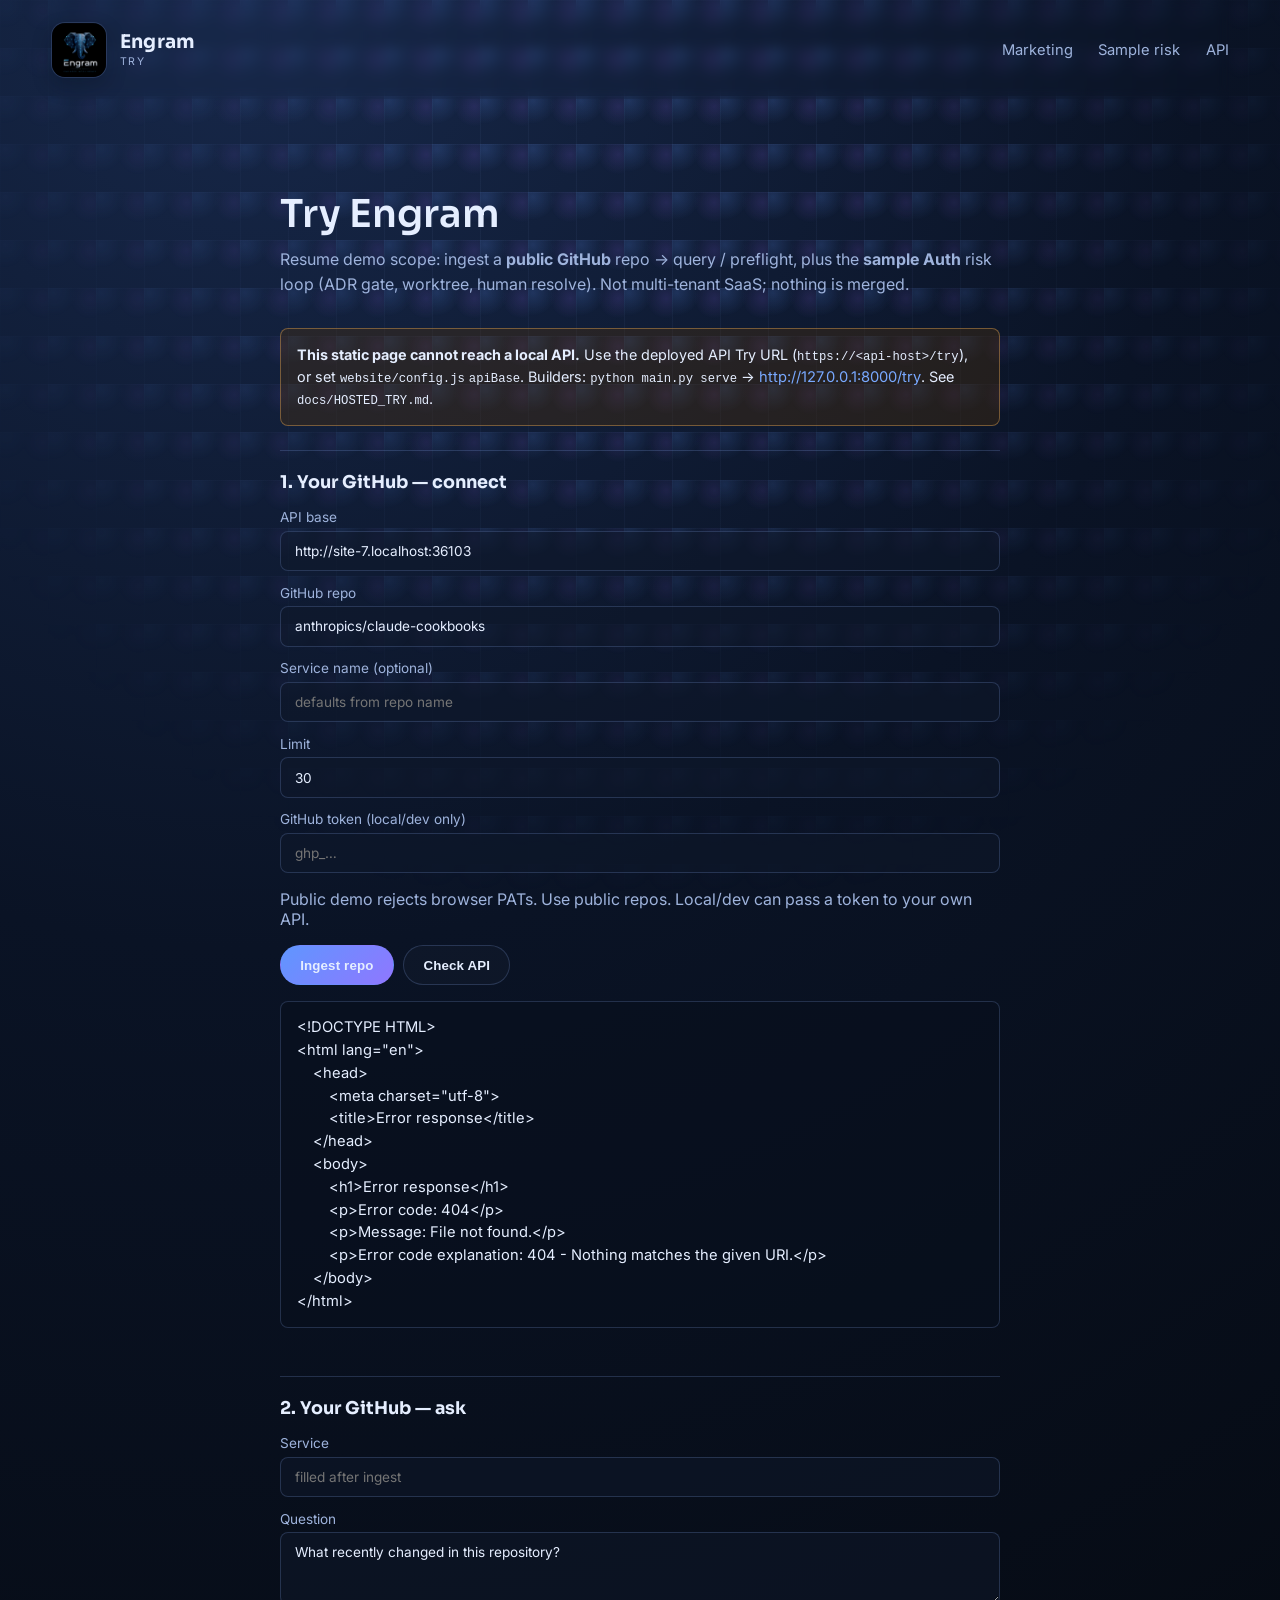
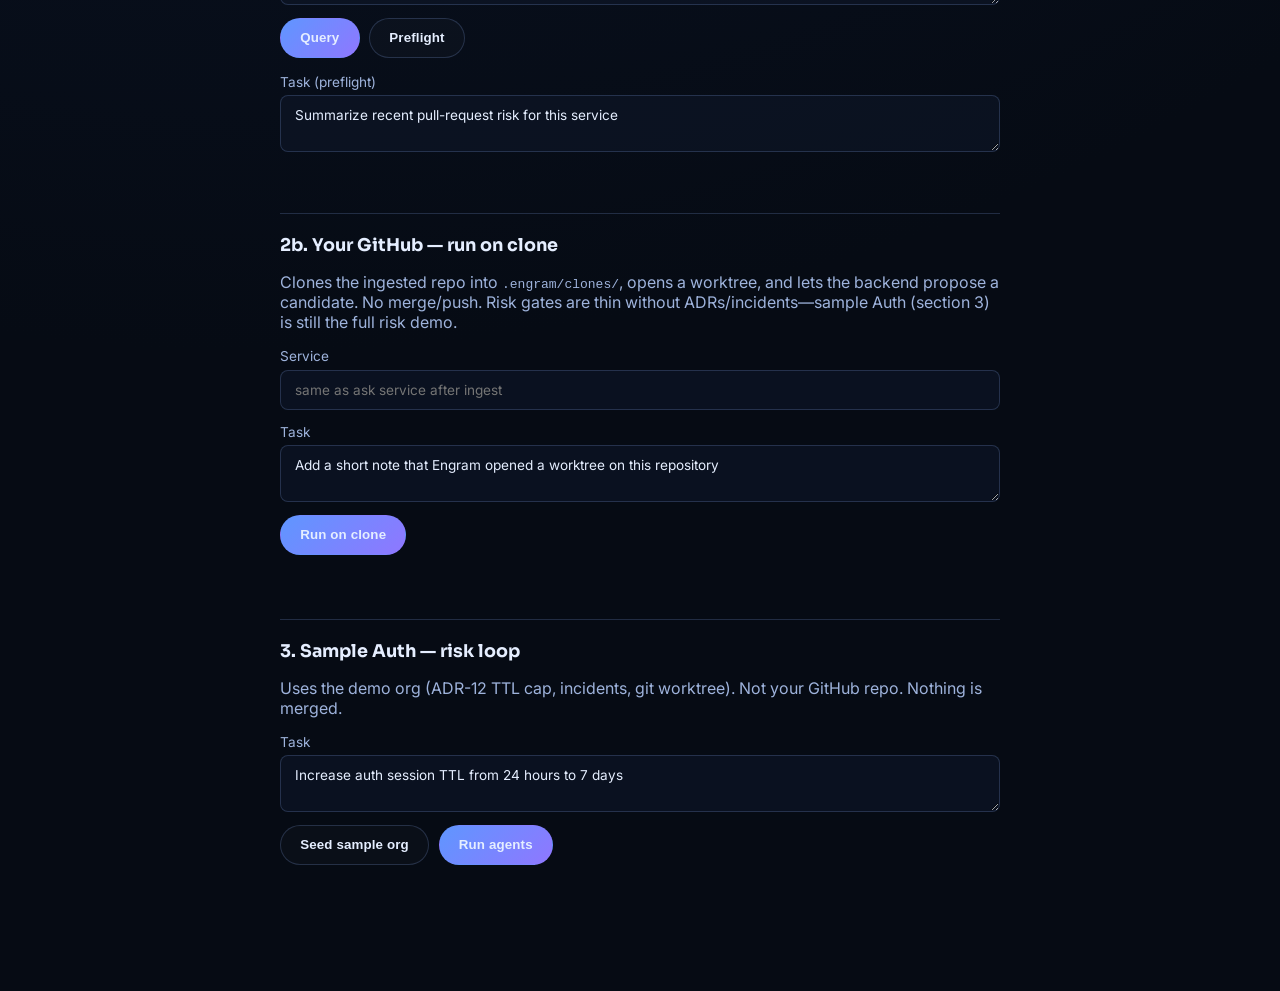
==== website/try.html @ fba7fe95 "Add Engram context engine, Try demo, and hosted Render deploy. Ship V1–V2.5 core, public-mode API gu" ====
<!doctype html>
<html lang="en">
  <head>
    <meta charset="UTF-8" />
    <meta name="viewport" content="width=device-width, initial-scale=1.0" />
    <title>Engram — Try</title>
    <meta
      name="description"
      content="Try Engram: public GitHub ingest, grounded query/preflight, sample Auth risk loop. Tight demo scope—not multi-tenant SaaS."
    />
    <link rel="icon" type="image/png" href="./assets/logo-dark.png" />
    <link rel="preconnect" href="https://fonts.googleapis.com" />
    <link rel="preconnect" href="https://fonts.gstatic.com" crossorigin />
    <link
      href="https://fonts.googleapis.com/css2?family=Inter:wght@400;500;600;700&family=Sora:wght@500;600;700&display=swap"
      rel="stylesheet"
    />
    <link rel="stylesheet" href="./styles.css?v=20260902-mkt2" />
    <link rel="stylesheet" href="./try.css?v=20260902-7" />
  </head>
  <body data-theme="dark">
    <div class="bg-grid"></div>
    <header class="nav shell">
      <a class="brand" href="./index.html">
        <div class="brand-icon-wrap" aria-hidden="true">
          <img class="logo logo-dark" src="./assets/logo-dark.png" alt="" />
          <img class="logo logo-light" src="./assets/logo-light.png" alt="" />
        </div>
        <div class="brand-text">
          <strong>Engram</strong>
          <span>Try</span>
        </div>
      </a>
      <nav>
        <a href="./index.html">Marketing</a>
        <a href="#risk">Sample risk</a>
        <a id="apiDocsLink" href="/docs" target="_blank" rel="noreferrer">API</a>
      </nav>
    </header>

    <main class="shell try-main">
      <h1>Try Engram</h1>
      <p class="try-lead">
        Resume demo scope: ingest a <strong>public GitHub</strong> repo → query / preflight, plus the
        <strong>sample Auth</strong> risk loop (ADR gate, worktree, human resolve). Not multi-tenant SaaS;
        nothing is merged.
      </p>
      <p id="scopeNote" class="try-note" hidden></p>
      <div id="hostedBanner" class="try-banner" hidden>
        <strong>This static page cannot reach a local API.</strong>
        Use the deployed API Try URL (<code>https://&lt;api-host&gt;/try</code>), or set
        <code>website/config.js</code> <code>apiBase</code>. Builders: 
        <code>python main.py serve</code> → <a href="http://127.0.0.1:8000/try">http://127.0.0.1:8000/try</a>.
        See <code>docs/HOSTED_TRY.md</code>.
      </div>

      <section class="try-panel" aria-labelledby="connect-title">
        <h2 id="connect-title">1. Your GitHub — connect</h2>
        <label>
          API base
          <input id="apiBase" type="url" value="" autocomplete="off" />
        </label>
        <label>
          GitHub repo
          <input
            id="repo"
            type="text"
            placeholder="owner/name or https://github.com/owner/name"
            value="anthropics/claude-cookbooks"
            autocomplete="off"
          />
        </label>
        <label>
          Service name <span class="optional">(optional)</span>
          <input id="service" type="text" placeholder="defaults from repo name" autocomplete="off" />
        </label>
        <label>
          Limit
          <input id="limit" type="number" min="1" max="50" value="30" />
        </label>
        <label id="tokenWrap">
          GitHub token <span class="optional">(local/dev only)</span>
          <input id="token" type="password" placeholder="ghp_…" autocomplete="off" />
        </label>
        <p class="try-note">
          Public demo rejects browser PATs. Use public repos. Local/dev can pass a token to your own API.
        </p>
        <div class="try-actions">
          <button type="button" class="btn btn-primary" id="ingestBtn">Ingest repo</button>
          <button type="button" class="btn btn-ghost" id="healthBtn">Check API</button>
        </div>
        <div id="ingestOut" class="try-out try-out-plain" hidden></div>
      </section>

      <section class="try-panel" aria-labelledby="ask-title">
        <h2 id="ask-title">2. Your GitHub — ask</h2>
        <label>
          Service
          <input id="askService" type="text" placeholder="filled after ingest" autocomplete="off" />
        </label>
        <label>
          Question
          <textarea id="question" rows="3">What recently changed in this repository?</textarea>
        </label>
        <div class="try-actions">
          <button type="button" class="btn btn-primary" id="queryBtn">Query</button>
          <button type="button" class="btn btn-ghost" id="preflightBtn">Preflight</button>
        </div>
        <label>
          Task <span class="optional">(preflight)</span>
          <textarea id="task" rows="2">Summarize recent pull-request risk for this service</textarea>
        </label>
        <div id="askOut" class="try-out" hidden></div>
      </section>

      <section class="try-panel" id="clone-run" aria-labelledby="clone-title">
        <h2 id="clone-title">2b. Your GitHub — run on clone</h2>
        <p class="try-note">
          Clones the ingested repo into <code>.engram/clones/</code>, opens a worktree, and lets the backend
          propose a candidate. No merge/push. Risk gates are thin without ADRs/incidents—sample Auth (section 3)
          is still the full risk demo.
        </p>
        <label>
          Service
          <input id="cloneService" type="text" placeholder="same as ask service after ingest" autocomplete="off" />
        </label>
        <label>
          Task
          <textarea id="cloneTask" rows="2">Add a short note that Engram opened a worktree on this repository</textarea>
        </label>
        <div class="try-actions">
          <button type="button" class="btn btn-primary" id="cloneRunBtn">Run on clone</button>
        </div>
        <div id="cloneOut" class="try-out" hidden></div>
      </section>

      <section class="try-panel" id="risk" aria-labelledby="risk-title">
        <h2 id="risk-title">3. Sample Auth — risk loop</h2>
        <p class="try-note">
          Uses the demo org (ADR-12 TTL cap, incidents, git worktree). Not your GitHub repo. Nothing is merged.
        </p>
        <label>
          Task
          <textarea id="riskTask" rows="2">Increase auth session TTL from 24 hours to 7 days</textarea>
        </label>
        <div class="try-actions">
          <button type="button" class="btn btn-ghost" id="seedBtn">Seed sample org</button>
          <button type="button" class="btn btn-primary" id="runBtn">Run agents</button>
        </div>
        <div id="runOut" class="try-out" hidden></div>
        <div class="try-resolve" id="resolveBox" hidden>
          <label>
            Resolve note
            <input id="resolveNote" type="text" value="ADR-12 stands" autocomplete="off" />
          </label>
          <div class="try-actions">
            <button type="button" class="btn btn-primary" id="rejectBtn">Reject</button>
            <button type="button" class="btn btn-ghost" id="approveBtn">Approve (record only)</button>
          </div>
          <p class="try-note">Approve does not merge. Reject so the next run can surface this prior.</p>
        </div>
        <div id="resolveOut" class="try-out try-out-plain" hidden></div>
      </section>
    </main>
    <script src="./config.js?v=20260902-7"></script>
    <script src="./try.js?v=20260902-7"></script>
  </body>
</html>
---- website/styles.css ----
:root {
  --bg: #070b14;
  --panel: rgba(18, 26, 43, 0.55);
  --border: rgba(145, 181, 255, 0.2);
  --text: #e5eeff;
  --muted: #9eb3dc;
  --accent: #79a9ff;
  --accent-2: #9f7bff;
  --surface-1: rgba(15, 24, 42, 0.55);
  --surface-2: rgba(10, 18, 34, 0.5);
  --surface-3: rgba(8, 16, 30, 0.66);
  --surface-4: rgba(20, 14, 36, 0.55);
  --surface-5: rgba(10, 17, 31, 0.6);
  --chip-bg: rgba(10, 18, 34, 0.56);
  --footer-text: #91a8d8;
  --card-icon-color: #c5d8ff;
  --card-icon-bg: rgba(81, 120, 196, 0.2);
  --routes-text: #c2c8e8;
  --trusted-text: #bdd0f7;
  --trusted-chip-text: #a8bee8;
  --sticky-bg: rgba(9, 16, 30, 0.85);
}

* {
  box-sizing: border-box;
}

:focus:not(:focus-visible) {
  outline: none;
}

:focus-visible {
  outline: 2px solid var(--accent);
  outline-offset: 3px;
  border-radius: 4px;
}

.theme-toggle:focus-visible {
  border-radius: 999px;
}

input:focus-visible,
textarea:focus-visible {
  border-radius: 8px;
  outline-offset: 2px;
}

body {
  margin: 0;
  font-family: Inter, -apple-system, BlinkMacSystemFont, "Segoe UI", sans-serif;
  color: var(--text);
  background: radial-gradient(circle at 20% 0%, #17284a 0, #0a1325 34%, #060b14 70%);
  min-height: 100vh;
  transition: background 360ms ease, color 300ms ease;
  scroll-behavior: smooth;
}

.bg-grid {
  position: fixed;
  inset: 0;
  background: radial-gradient(circle at 10% 10%, rgba(86, 132, 224, 0.22), transparent 38%),
    radial-gradient(circle at 88% 22%, rgba(140, 97, 235, 0.16), transparent 36%),
    linear-gradient(rgba(150, 190, 255, 0.05) 1px, transparent 1px),
    linear-gradient(90deg, rgba(150, 190, 255, 0.05) 1px, transparent 1px);
  background-size: 48px 48px;
  mask-image: radial-gradient(circle at 50% 20%, black 20%, transparent 78%);
  z-index: 0;
}

#scene {
  position: fixed;
  inset: 0;
  z-index: 1;
  pointer-events: none;
  opacity: 0.8;
}

body[data-theme="light"] {
  --bg: #fff8e8;
  --panel: rgba(255, 250, 239, 0.83);
  --border: rgba(156, 117, 52, 0.24);
  --text: #3d2a19;
  --muted: #573617;
  --accent: #aa6f1d;
  --accent-2: #d29945;
  --surface-1: rgba(255, 248, 232, 0.92);
  --surface-2: rgba(255, 251, 241, 0.95);
  --surface-3: rgba(255, 246, 226, 0.96);
  --surface-4: rgba(255, 242, 214, 0.82);
  --surface-5: rgba(255, 247, 230, 0.9);
  --chip-bg: rgba(255, 246, 226, 0.95);
  --footer-text: #7b5a37;
  --card-icon-color: #7f4f1a;
  --card-icon-bg: rgba(186, 130, 51, 0.14);
  --routes-text: #745636;
  --trusted-text: #674929;
  --trusted-chip-text: #75532f;
  --sticky-bg: rgba(255, 247, 230, 0.92);
  background: radial-gradient(circle at 22% 0%, #ffe8b8 0, #fff4d9 42%, #fff9ec 100%);
}

body[data-theme="light"] .bg-grid {
  background: radial-gradient(circle at 10% 10%, rgba(237, 188, 93, 0.28), transparent 40%),
    radial-gradient(circle at 88% 22%, rgba(204, 146, 74, 0.2), transparent 38%),
    linear-gradient(rgba(186, 145, 87, 0.08) 1px, transparent 1px),
    linear-gradient(90deg, rgba(186, 145, 87, 0.08) 1px, transparent 1px);
}

body[data-theme="light"] .eyebrow {
  color: #8b581c;
}

.shell {
  width: min(1200px, 92vw);
  margin: 0 auto;
  position: relative;
  z-index: 2;
}

.nav {
  padding: 1.15rem 0;
  display: flex;
  align-items: center;
  justify-content: space-between;
  backdrop-filter: blur(6px);
}

.nav-actions {
  display: flex;
  align-items: center;
  gap: 0.7rem;
}

.brand {
  display: flex;
  align-items: center;
  gap: 0.8rem;
  padding: 0.2rem 0;
}

.brand-icon-wrap {
  width: 56px;
  height: 56px;
  border-radius: 14px;
  border: 1px solid var(--border);
  background: var(--surface-2);
  display: grid;
  place-items: center;
  overflow: hidden;
  box-shadow: 0 8px 20px rgba(6, 11, 22, 0.24);
}

.logo {
  width: 56px;
  height: 56px;
  display: block;
  object-fit: cover;
  object-position: center 24%;
  background: transparent !important;
  filter: drop-shadow(0 0 10px rgba(93, 160, 255, 0.25));
  transform: translateZ(0);
}

.logo-light {
  display: none;
}

body[data-theme="light"] .logo-dark {
  display: none;
}

body[data-theme="light"] .logo-light {
  display: block;
}

.brand-text {
  display: grid;
  line-height: 1.05;
}

.brand-text strong {
  font-family: Sora, Inter, sans-serif;
  font-size: 1.18rem;
  letter-spacing: 0.01em;
}

.brand-text span {
  font-size: 0.66rem;
  text-transform: uppercase;
  letter-spacing: 0.12em;
  color: var(--muted);
  margin-top: 0.24rem;
}

body[data-theme="light"] .logo-dark {
  display: none;
}

body[data-theme="light"] .logo-light {
  display: block;
}

body[data-theme="light"] .logo {
  object-position: center 24%;
  filter: drop-shadow(0 0 8px rgba(196, 136, 36, 0.2));
}

.brand-mark {
  width: 14px;
  height: 14px;
  border-radius: 4px;
  background: linear-gradient(135deg, var(--accent), var(--accent-2));
  box-shadow: 0 0 24px rgba(121, 169, 255, 0.8);
}

nav {
  display: flex;
  gap: 1.6rem;
}

a {
  color: var(--muted);
  text-decoration: none;
  font-size: 0.92rem;
}

a:hover {
  color: var(--text);
}

.btn {
  border-radius: 999px;
  border: 1px solid transparent;
  padding: 0.7rem 1.2rem;
  background: none;
  color: var(--text);
  font-weight: 600;
  letter-spacing: 0.01em;
  cursor: pointer;
  display: inline-flex;
  align-items: center;
  justify-content: center;
}

.btn-primary {
  background: linear-gradient(135deg, #5f96ff, #8f77ff);
}

.btn-ghost {
  border-color: var(--border);
  background: rgba(255, 255, 255, 0.02);
}

.btn:hover {
  filter: brightness(1.08);
}

.theme-toggle {
  width: 44px;
  height: 28px;
  border-radius: 999px;
  border: 1px solid var(--border);
  background: rgba(255, 255, 255, 0.06);
  display: inline-flex;
  align-items: center;
  padding: 3px;
}

.theme-dot {
  width: 18px;
  height: 18px;
  border-radius: 999px;
  background: linear-gradient(135deg, var(--accent), var(--accent-2));
  transform: translateX(0);
  transition: transform 280ms ease;
}

body[data-theme="light"] .theme-dot {
  transform: translateX(16px);
}

.hero {
  padding: 4.6rem 0 3rem;
}

.hero-layout {
  display: grid;
  grid-template-columns: 0.95fr 1.05fr;
  gap: 1.2rem;
  align-items: center;
}

.sticky-cta {
  position: sticky;
  top: 0.7rem;
  z-index: 4;
  margin: 0 auto 1.2rem;
  width: min(1200px, 92vw);
  border: 1px solid var(--border);
  border-radius: 14px;
  background: var(--sticky-bg);
  backdrop-filter: blur(8px);
  padding: 0.65rem 0.8rem;
  display: flex;
  align-items: center;
  justify-content: space-between;
  box-shadow: 0 10px 20px rgba(2, 6, 18, 0.3);
}

.sticky-cta p {
  margin: 0;
  color: var(--muted);
  font-size: 0.9rem;
}

.eyebrow {
  color: #9db6e9;
  text-transform: uppercase;
  letter-spacing: 0.12em;
  font-size: 0.73rem;
  margin-bottom: 1.2rem;
}

h1 {
  margin: 0;
  font-family: Sora, Inter, sans-serif;
  font-weight: 600;
  line-height: 1.03;
  font-size: clamp(2.4rem, 6vw, 5.5rem);
  max-width: 12ch;
}

h1 span {
  color: #9ebcff;
  text-shadow: 0 0 22px rgba(103, 156, 255, 0.5);
}

.sub {
  margin-top: 1.35rem;
  max-width: 62ch;
  color: var(--muted);
  line-height: 1.7;
  font-size: clamp(1rem, 1.4vw, 1.15rem);
}

.hero-actions {
  margin-top: 2rem;
  display: flex;
  gap: 0.9rem;
  flex-wrap: wrap;
}

.hero-signals {
  margin-top: 1.2rem;
  display: flex;
  gap: 0.55rem;
  flex-wrap: wrap;
}

.hero-signals span {
  border: 1px solid var(--border);
  border-radius: 999px;
  padding: 0.42rem 0.7rem;
  font-size: 0.8rem;
  color: var(--muted);
  background: var(--surface-2);
}

.hero-right {
  position: relative;
  min-height: 460px;
}

.product-frame {
  border: 1px solid rgba(110, 156, 255, 0.32);
  border-radius: 18px;
  background: linear-gradient(145deg, rgba(8, 18, 37, 0.9), rgba(10, 15, 32, 0.75));
  padding: 1rem;
  box-shadow: 0 18px 42px rgba(2, 7, 18, 0.38);
  position: relative;
  overflow: hidden;
  transform-style: preserve-3d;
  transform: perspective(1200px) rotateX(var(--tiltX, 0deg)) rotateY(var(--tiltY, 0deg));
  transition: transform 120ms ease-out;
}

.product-frame header h3 {
  margin: 0;
  font-size: 0.98rem;
}

.product-frame header p {
  margin: 0.2rem 0 0.7rem;
  font-size: 0.82rem;
  color: var(--muted);
}

.graph-nodes {
  display: grid;
  grid-template-columns: repeat(3, minmax(0, 1fr));
  gap: 0.5rem;
}

.graph-nodes span {
  border: 1px solid rgba(132, 169, 255, 0.28);
  border-radius: 10px;
  padding: 0.48rem 0.55rem;
  font-size: 0.75rem;
  color: #d2e1ff;
  background: rgba(15, 27, 50, 0.55);
}

.graph-nodes .core {
  border-color: rgba(99, 166, 255, 0.68);
  background: rgba(31, 68, 133, 0.5);
  color: #f2f7ff;
  box-shadow: 0 0 20px rgba(88, 152, 252, 0.35);
  animation: nodePulse 2.6s ease-in-out infinite;
}

.graph-lines {
  position: relative;
  height: 20px;
  margin: 0.35rem 0 0.2rem;
}

.graph-lines .line {
  position: absolute;
  height: 2px;
  border-radius: 999px;
  background: linear-gradient(90deg, rgba(73, 118, 197, 0.05), rgba(120, 175, 255, 0.85), rgba(73, 118, 197, 0.05));
  background-size: 200% 100%;
  animation: traceFlow 2.8s linear infinite;
}

.graph-lines .l1 {
  width: 44%;
  left: 8%;
  top: 2px;
}

.graph-lines .l2 {
  width: 56%;
  left: 26%;
  top: 8px;
  animation-delay: -0.9s;
}

.graph-lines .l3 {
  width: 38%;
  left: 30%;
  top: 14px;
  animation-delay: -1.6s;
}

.frame-grid {
  margin-top: 0.8rem;
  display: grid;
  gap: 0.6rem;
}

.frame-grid section {
  border: 1px solid var(--border);
  border-radius: 10px;
  padding: 0.65rem 0.75rem;
  background: rgba(8, 16, 30, 0.52);
}

.frame-grid h4 {
  margin: 0;
  font-size: 0.77rem;
  letter-spacing: 0.06em;
  text-transform: uppercase;
  color: #a2b6df;
}

.frame-grid ul {
  margin: 0.45rem 0 0;
  padding-left: 1rem;
  font-size: 0.78rem;
  color: #c8d6f4;
  line-height: 1.45;
}

.status-item {
  display: flex;
  align-items: center;
  justify-content: space-between;
  gap: 0.5rem;
}

.status-badge {
  font-size: 0.66rem;
  line-height: 1;
  border-radius: 999px;
  padding: 0.25rem 0.45rem;
  border: 1px solid transparent;
  white-space: nowrap;
}

.status-badge.ok {
  color: #6ed7aa;
  background: rgba(71, 176, 123, 0.18);
  border-color: rgba(115, 215, 173, 0.28);
}

.status-badge.warn {
  color: #f3cc77;
  background: rgba(171, 132, 48, 0.22);
  border-color: rgba(230, 186, 95, 0.28);
}

.status-badge.review {
  color: #9bc0ff;
  background: rgba(74, 118, 198, 0.22);
  border-color: rgba(123, 164, 236, 0.3);
}

.risk-card {
  position: absolute;
  right: -0.4rem;
  bottom: -1.3rem;
  width: min(300px, 92%);
  border: 1px solid rgba(142, 186, 255, 0.4);
  border-radius: 14px;
  padding: 0.9rem;
  background: rgba(8, 19, 39, 0.88);
  box-shadow: 0 14px 28px rgba(2, 8, 19, 0.35);
  animation: cardFloat 4.2s ease-in-out infinite;
  transform-style: preserve-3d;
  transform: translateZ(32px) rotateX(calc(var(--tiltX, 0deg) * -0.55))
    rotateY(calc(var(--tiltY, 0deg) * -0.55));
  transition: transform 120ms ease-out;
}

.risk-card h4 {
  margin: 0;
  font-size: 0.85rem;
  color: #a9bff0;
}

.risk-level {
  margin: 0.34rem 0 0.46rem;
  color: #f3c768;
  font-weight: 700;
}

.risk-card ul {
  margin: 0;
  padding-left: 1rem;
  color: #c7d8fb;
  font-size: 0.78rem;
  line-height: 1.5;
}

@keyframes nodePulse {
  0%,
  100% {
    box-shadow: 0 0 14px rgba(88, 152, 252, 0.25);
  }
  50% {
    box-shadow: 0 0 28px rgba(88, 152, 252, 0.52);
  }
}

@keyframes traceFlow {
  from {
    background-position: 0% 0;
  }
  to {
    background-position: 200% 0;
  }
}

@keyframes cardFloat {
  0%,
  100% {
    transform: translateY(0);
  }
  50% {
    transform: translateY(-5px);
  }
}

.panel {
  margin-top: 2.8rem;
  padding: 2.2rem;
  border-radius: 18px;
  border: 1px solid var(--border);
  background: var(--panel);
  backdrop-filter: blur(8px);
  box-shadow: 0 20px 45px rgba(1, 5, 15, 0.35), inset 0 1px 0 rgba(170, 198, 255, 0.14);
}

h2 {
  font-family: Sora, Inter, sans-serif;
  margin: 0.2rem 0 0;
  font-size: clamp(1.5rem, 3vw, 2.3rem);
}

.feature-grid {
  margin-top: 1.6rem;
  display: grid;
  grid-template-columns: repeat(2, minmax(0, 1fr));
  gap: 1rem;
}

.card {
  padding: 1.15rem 1.2rem 1.25rem;
  border-radius: 14px 14px 20px 12px;
  border: 1px solid rgba(130, 173, 255, 0.25);
  background: var(--surface-2);
  transition: transform 220ms ease, border-color 220ms ease, background 220ms ease;
  position: relative;
}

.card:hover {
  transform: translateY(-4px) rotate(-0.4deg);
  border-color: rgba(168, 194, 255, 0.5);
  background: var(--surface-1);
}

.card::after {
  content: "";
  position: absolute;
  right: 10px;
  top: 10px;
  width: 8px;
  height: 8px;
  border-radius: 999px;
  background: rgba(132, 174, 255, 0.45);
}

.card-a {
  border-radius: 12px 20px 12px 20px;
}

.card-b {
  transform: translateY(8px);
}

.card-c {
  border-left: 3px solid rgba(111, 161, 255, 0.55);
}

.card-d {
  border-radius: 18px 10px 18px 10px;
  background: linear-gradient(180deg, var(--surface-2), var(--surface-1));
}

.card-label {
  font-size: 0.75rem;
  letter-spacing: 0.08em;
  color: #91abde;
}

.card h3 {
  margin: 0.4rem 0;
}

.card p {
  margin: 0;
  color: var(--muted);
  line-height: 1.65;
}

.card-icon {
  width: 30px;
  height: 30px;
  border-radius: 9px;
  display: grid;
  place-items: center;
  color: var(--card-icon-color);
  background: var(--card-icon-bg);
  border: 1px solid rgba(145, 181, 255, 0.35);
}

.card-icon svg {
  width: 17px;
  height: 17px;
}

.architecture-grid {
  margin-top: 1.5rem;
  display: grid;
  grid-template-columns: 1.2fr 1fr;
  gap: 1rem;
}

.stack {
  display: grid;
  gap: 0.55rem;
}

.stack-item {
  border: 1px solid rgba(150, 191, 255, 0.3);
  background: var(--surface-3);
  border-radius: 10px;
  padding: 0.8rem 1rem;
  color: var(--text);
}

.routes {
  display: grid;
  gap: 0.7rem;
}

.routes article {
  border: 1px solid rgba(158, 123, 255, 0.35);
  background: var(--surface-4);
  border-radius: 10px;
  padding: 0.95rem 1rem;
}

.routes h3 {
  margin: 0;
  font-size: 1rem;
}

.routes p {
  margin: 0.35rem 0 0;
  color: var(--routes-text);
  font-size: 0.88rem;
}

.trusted {
  margin-top: 0.8rem;
  border: 1px solid rgba(142, 175, 247, 0.2);
  border-radius: 14px;
  padding: 0.9rem 1.1rem;
  display: flex;
  align-items: center;
  justify-content: space-between;
  background: var(--surface-5);
}

.trusted p {
  margin: 0;
  color: var(--trusted-text);
  font-size: 0.9rem;
}

.trusted div {
  display: flex;
  gap: 0.6rem;
  flex-wrap: wrap;
}

.trusted span {
  font-size: 0.8rem;
  color: var(--trusted-chip-text);
  border: 1px solid rgba(145, 181, 255, 0.22);
  border-radius: 999px;
  padding: 0.35rem 0.6rem;
}

.steps-grid {
  margin-top: 1.4rem;
  display: grid;
  grid-template-columns: repeat(3, minmax(0, 1fr));
  gap: 0.85rem;
}

.steps-grid article {
  border: 1px solid var(--border);
  border-radius: 12px;
  padding: 1rem;
  background: var(--surface-3);
}

.steps-grid h3 {
  margin: 0.25rem 0 0;
  font-size: 1rem;
}

.steps-grid p {
  margin: 0.45rem 0 0;
  color: var(--muted);
  line-height: 1.55;
}

.scenario-grid {
  margin-top: 1.4rem;
  display: grid;
  grid-template-columns: repeat(2, minmax(0, 1fr));
  gap: 0.85rem;
}

.scenario-grid article {
  border: 1px solid var(--border);
  border-radius: 12px;
  padding: 1rem;
  background: var(--surface-3);
}

.scenario-grid h3 {
  margin: 0;
  font-size: 1rem;
}

.scenario-grid p {
  margin: 0.45rem 0 0;
  color: var(--muted);
  line-height: 1.55;
}

.pillars {
  margin-top: 1.4rem;
  display: grid;
  grid-template-columns: repeat(3, minmax(0, 1fr));
  gap: 0.8rem;
}

.pillars article {
  border: 1px solid rgba(145, 181, 255, 0.26);
  border-radius: 12px;
  padding: 1rem;
  background: var(--surface-3);
}

.pillars h3 {
  margin: 0;
  font-size: 1rem;
}

.pillars p {
  margin: 0.45rem 0 0;
  color: var(--muted);
  line-height: 1.55;
}

.journey-grid,
.policy-grid,
.kpi-grid,
.phase-grid,
.roadmap-track {
  margin-top: 1.4rem;
  display: grid;
  grid-template-columns: repeat(2, minmax(0, 1fr));
  gap: 0.85rem;
}

.journey-grid article,
.policy-grid article,
.kpi-grid article,
.phase-grid article,
.roadmap-track article {
  border: 1px solid var(--border);
  border-radius: 12px;
  padding: 1rem;
  background: var(--surface-3);
}

.journey-grid h3,
.policy-grid h3,
.kpi-grid h3,
.phase-grid h3,
.roadmap-track h3 {
  margin: 0;
  font-size: 1rem;
}

.journey-grid ol,
.phase-grid ul {
  margin: 0.6rem 0 0;
  padding-left: 1.1rem;
  color: var(--muted);
  line-height: 1.55;
}

.policy-grid p,
.kpi-grid p,
.roadmap-track p {
  margin: 0.42rem 0 0;
  color: var(--muted);
  line-height: 1.55;
}

.evidence-box {
  margin-top: 1.2rem;
  border: 1px solid var(--border);
  border-radius: 12px;
  padding: 1rem;
  background: var(--surface-2);
}

.evidence-box p {
  margin: 0 0 0.5rem;
  line-height: 1.6;
  color: var(--muted);
}

.evidence-box p strong {
  color: var(--text);
}

.evidence-box code {
  background: rgba(130, 170, 255, 0.16);
  padding: 0.1rem 0.36rem;
  border-radius: 6px;
  color: var(--text);
}

.boundary-list {
  margin-top: 1.1rem;
  padding-left: 1.1rem;
  color: var(--muted);
  line-height: 1.62;
}

.boundary-list li {
  margin-bottom: 0.45rem;
}

.chips {
  margin-top: 1.4rem;
  display: flex;
  flex-wrap: wrap;
  gap: 0.6rem;
}

.chips span {
  background: var(--chip-bg);
  border: 1px solid var(--border);
  padding: 0.55rem 0.82rem;
  border-radius: 999px;
  font-size: 0.86rem;
}

.footer {
  margin-top: 2.4rem;
  padding: 2rem 0 2.8rem;
  display: flex;
  justify-content: space-between;
  color: var(--footer-text);
  font-size: 0.86rem;
}

.modal-backdrop {
  position: fixed;
  inset: 0;
  z-index: 10;
  display: none;
  align-items: center;
  justify-content: center;
  background: rgba(2, 8, 18, 0.62);
  backdrop-filter: blur(6px);
  padding: 1rem;
}

.modal-backdrop.open {
  display: flex;
}

.modal-card {
  width: min(560px, 96vw);
  border: 1px solid var(--border);
  border-radius: 16px;
  background: var(--panel);
  padding: 1.2rem 1.2rem 1.1rem;
  position: relative;
  box-shadow: 0 18px 45px rgba(3, 10, 22, 0.38);
}

.modal-card h3 {
  margin: 0;
  font-family: Sora, Inter, sans-serif;
}

.modal-sub {
  margin: 0.5rem 0 0.9rem;
  color: var(--muted);
}

.modal-close {
  position: absolute;
  top: 0.7rem;
  right: 0.7rem;
  width: 32px;
  height: 32px;
  border: 1px solid var(--border);
  border-radius: 10px;
  background: transparent;
  color: var(--text);
  font-size: 1.1rem;
  cursor: pointer;
}

.access-form {
  display: grid;
  gap: 0.7rem;
}

.access-form label {
  display: grid;
  gap: 0.35rem;
  color: var(--text);
  font-size: 0.88rem;
}

.access-form input,
.access-form textarea {
  width: 100%;
  border: 1px solid var(--border);
  border-radius: 10px;
  background: var(--surface-2);
  color: var(--text);
  padding: 0.58rem 0.65rem;
  font: inherit;
}

.access-form input:focus,
.access-form textarea:focus {
  outline: none;
  border-color: rgba(110, 152, 245, 0.75);
  box-shadow: 0 0 0 3px rgba(105, 150, 255, 0.14);
}

.form-status {
  margin: 0;
  min-height: 1.2rem;
  font-size: 0.86rem;
  color: var(--muted);
}

.form-privacy {
  margin: 0;
  font-size: 0.76rem;
  color: var(--muted);
}

.hp-field {
  position: absolute;
  left: -9999px;
  opacity: 0;
  pointer-events: none;
}

.form-status.success {
  color: #3bb57f;
}

.form-status.error {
  color: #e26d82;
}

.btn[disabled] {
  opacity: 0.72;
  cursor: not-allowed;
  filter: grayscale(0.15);
}

.modal-actions {
  margin-top: 0.35rem;
  display: flex;
  gap: 0.6rem;
}

.cta {
  margin-top: 2.4rem;
  margin-bottom: 1rem;
  border: 1px solid var(--border);
  border-radius: 18px;
  padding: 2rem;
  background: linear-gradient(120deg, var(--surface-2), var(--surface-1));
  box-shadow: 0 16px 35px rgba(4, 9, 18, 0.24);
}

.cta h2 {
  max-width: 22ch;
  margin-bottom: 1.2rem;
}

.cta-sub {
  margin: 0 0 1.3rem;
  max-width: 65ch;
  color: var(--muted);
  line-height: 1.65;
}

body[data-theme="light"] .cta {
  box-shadow: 0 12px 28px rgba(141, 103, 38, 0.14);
}

.contact-layer {
  margin-top: 1.6rem;
}

.contact-layout {
  margin-top: 1.1rem;
  display: grid;
  grid-template-columns: 1fr auto;
  gap: 1rem;
  align-items: center;
}

.contact-card {
  border: 1px solid var(--border);
  border-radius: 16px;
  padding: 1rem 1.1rem;
  background: var(--surface-2);
  display: inline-flex;
  align-items: center;
  gap: 0.8rem;
}

.contact-avatar {
  width: 46px;
  height: 46px;
  border-radius: 14px;
  display: grid;
  place-items: center;
  background: linear-gradient(135deg, var(--accent), var(--accent-2));
  color: #fff;
  font-weight: 700;
  letter-spacing: 0.04em;
}

.contact-name {
  margin: 0;
  font-weight: 700;
  letter-spacing: 0.01em;
}

.contact-role {
  margin: 0;
  color: var(--muted);
}

.contact-link {
  margin-top: 0.25rem;
  color: var(--accent);
  font-weight: 600;
}

.contact-actions {
  display: grid;
  gap: 0.4rem;
  justify-items: end;
}

.contact-note {
  margin: 0;
  color: var(--muted);
  font-size: 0.78rem;
}

.reveal {
  opacity: 1;
  transform: translateY(0);
  transition: transform 720ms cubic-bezier(0.21, 1, 0.3, 1), opacity 720ms ease;
}

body.js .reveal {
  opacity: 0;
  transform: translateY(18px);
}

body.js .reveal.is-visible {
  opacity: 1;
  transform: translateY(0);
}

body[data-theme="light"] .product-frame {
  background: linear-gradient(145deg, rgba(255, 249, 236, 0.96), rgba(255, 241, 215, 0.95));
}

body[data-theme="light"] .graph-nodes span {
  color: #5f4327;
  background: rgba(255, 249, 237, 0.94);
}

body[data-theme="light"] .graph-nodes .core {
  color: #4f3212;
  background: rgba(233, 188, 108, 0.44);
}

body[data-theme="light"] .graph-lines .line {
  background: linear-gradient(90deg, rgba(98, 126, 176, 0.08), rgba(93, 140, 220, 0.78), rgba(98, 126, 176, 0.08));
}

body[data-theme="light"] .frame-grid section {
  background: rgba(255, 255, 255, 0.88);
}

body[data-theme="light"] .frame-grid ul {
  color: #6f5334;
}

body[data-theme="light"] .status-badge.ok {
  color: #1f7e5a;
  background: rgba(62, 174, 121, 0.16);
}

body[data-theme="light"] .status-badge.warn {
  color: #8e5f00;
  background: rgba(210, 170, 84, 0.25);
}

body[data-theme="light"] .status-badge.review {
  color: #8f5f1d;
  background: rgba(214, 170, 93, 0.2);
}

body[data-theme="light"] .risk-card {
  background: rgba(255, 255, 255, 0.95);
}

body[data-theme="light"] .risk-level {
  color: #956200;
}

body[data-theme="light"] .risk-card ul {
  color: #6f5132;
}

@media (max-width: 920px) {
  nav {
    display: none;
  }

  .hero-layout,
  .feature-grid,
  .architecture-grid,
  .steps-grid,
  .scenario-grid,
  .pillars,
  .journey-grid,
  .policy-grid,
  .kpi-grid,
  .phase-grid,
  .roadmap-track {
    grid-template-columns: 1fr;
  }

  .hero-right {
    min-height: auto;
  }

  .risk-card {
    position: relative;
    right: auto;
    bottom: auto;
    margin-top: 0.7rem;
    width: 100%;
    animation: none;
  }

  .card-b {
    transform: none;
  }

  .trusted {
    flex-direction: column;
    align-items: flex-start;
    gap: 0.7rem;
  }

  .footer {
    flex-direction: column;
    gap: 0.5rem;
  }

  .nav-actions .btn {
    display: none;
  }

  .sticky-cta {
    top: 0;
    border-radius: 0 0 12px 12px;
    width: 100%;
  }

  .sticky-cta p {
    font-size: 0.82rem;
  }

  .modal-actions {
    flex-direction: column;
  }

  .contact-layout {
    grid-template-columns: 1fr;
  }

  .contact-actions {
    justify-items: start;
  }

  .logo {
    width: 48px;
    height: 48px;
  }

  .brand-icon-wrap {
    width: 48px;
    height: 48px;
  }

  .brand-text span {
    display: none;
  }
}

@media (prefers-reduced-motion: reduce) {
  * {
    animation-duration: 0.01ms !important;
    animation-iteration-count: 1 !important;
    transition-duration: 0.01ms !important;
    scroll-behavior: auto !important;
  }
}
---- website/try.css ----
.try-banner {
  margin: 0 0 1.5rem;
  padding: 0.9rem 1rem;
  border-radius: 8px;
  border: 1px solid rgba(220, 160, 80, 0.45);
  background: rgba(80, 50, 10, 0.35);
  color: var(--text);
  font-size: 0.9rem;
  line-height: 1.5;
}

.try-banner a {
  color: var(--accent);
}

.try-banner code {
  font-size: 0.85em;
}

.try-main {
  position: relative;
  z-index: 2;
  padding: 6rem 0 4rem;
  max-width: 720px;
}

.try-main h1 {
  font-family: Sora, Inter, sans-serif;
  font-size: clamp(1.8rem, 4vw, 2.4rem);
  margin: 0 0 0.75rem;
}

.try-lead,
.try-foot,
.try-note,
.optional {
  color: var(--muted);
}

.try-lead {
  margin: 0 0 2rem;
  line-height: 1.55;
}

.try-panel {
  margin: 0 0 1.75rem;
  padding: 1.25rem 0;
  border-top: 1px solid var(--border);
}

.try-panel h2 {
  font-family: Sora, Inter, sans-serif;
  font-size: 1.1rem;
  margin: 0 0 1rem;
}

.try-panel label {
  display: block;
  margin: 0 0 0.85rem;
  font-size: 0.85rem;
  color: var(--muted);
}

.try-panel input,
.try-panel textarea {
  display: block;
  width: 100%;
  margin-top: 0.35rem;
  padding: 0.7rem 0.85rem;
  border-radius: 8px;
  border: 1px solid var(--border);
  background: var(--surface-1);
  color: var(--text);
  font: inherit;
}

.try-actions {
  display: flex;
  flex-wrap: wrap;
  gap: 0.6rem;
  margin: 0.75rem 0 1rem;
}

.try-out {
  margin: 0;
  padding: 0.9rem 1rem;
  border-radius: 8px;
  border: 1px solid var(--border);
  background: var(--surface-3);
  color: var(--text);
  font-size: 0.92rem;
  line-height: 1.55;
  overflow: auto;
  max-height: 32rem;
  white-space: normal;
  word-break: break-word;
  font-family: inherit;
}

.try-out-plain {
  white-space: pre-wrap;
}

.try-out:not(:empty) {
  display: block;
}

.try-answer {
  white-space: pre-wrap;
  margin: 0 0 1rem;
}

.try-kicker {
  margin: 0 0 0.75rem;
  color: var(--muted);
  font-size: 0.88rem;
}

.try-out h3 {
  margin: 1rem 0 0.45rem;
  font-family: Sora, Inter, sans-serif;
  font-size: 0.95rem;
}

.try-evidence,
.try-bullets {
  margin: 0;
  padding-left: 1.1rem;
}

.try-evidence li,
.try-bullets li {
  margin: 0 0 0.55rem;
}

.try-evidence li span {
  display: block;
  margin-top: 0.2rem;
  color: var(--muted);
  font-size: 0.86rem;
}

.try-muted {
  color: var(--muted);
  margin: 0 0 0.75rem;
}

.try-diff {
  margin: 0.5rem 0 0;
  padding: 0.75rem;
  border-radius: 8px;
  border: 1px solid var(--border);
  background: rgba(0, 0, 0, 0.25);
  font-size: 0.78rem;
  line-height: 1.4;
  overflow: auto;
  max-height: 14rem;
  white-space: pre;
}

.try-resolve {
  margin-top: 1rem;
  padding-top: 0.5rem;
}

.try-foot {
  margin-top: 2rem;
  font-size: 0.9rem;
  line-height: 1.5;
}

.try-foot code {
  font-size: 0.85em;
}

.nav .brand {
  text-decoration: none;
  color: inherit;
}
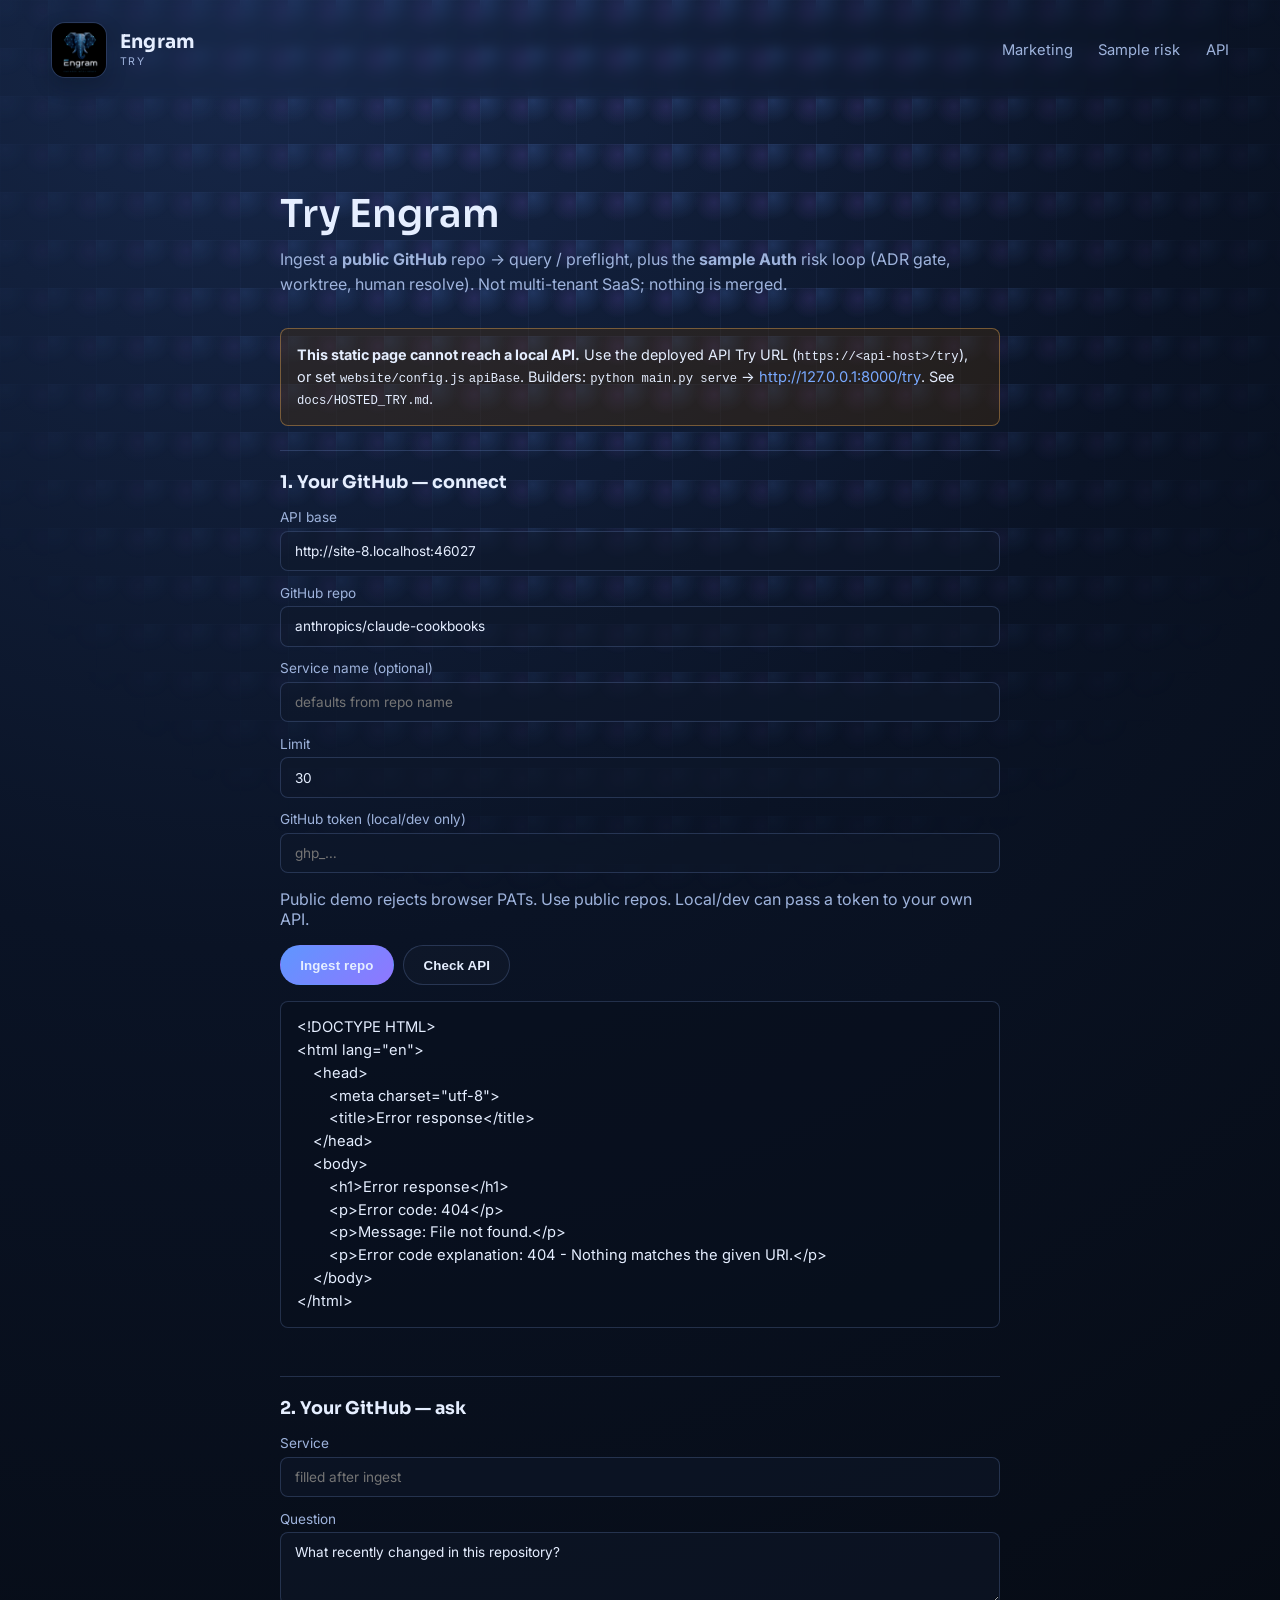
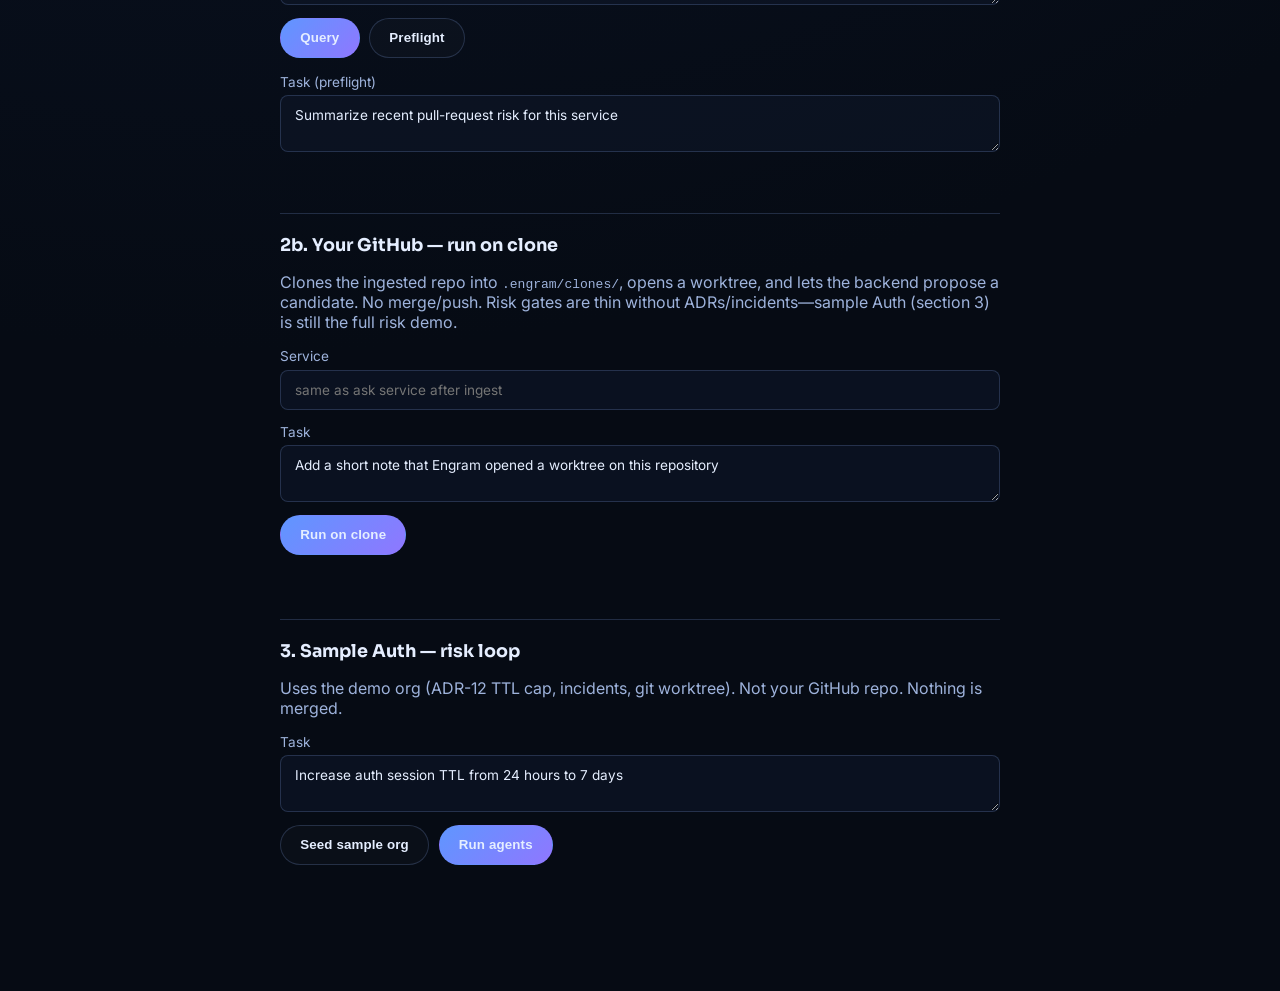
==== commit 9aa8a8a3: "Fix hosted ingest 500 from double local Qdrant open. Reuse the engine graph/vector stores on ingest/" ====
--- a/website/try.html
+++ b/website/try.html
@@ -16,7 +16,7 @@
       rel="stylesheet"
     />
     <link rel="stylesheet" href="./styles.css?v=20260902-mkt2" />
-    <link rel="stylesheet" href="./try.css?v=20260902-7" />
+    <link rel="stylesheet" href="./try.css?v=20260903-1" />
   </head>
   <body data-theme="dark">
     <div class="bg-grid"></div>
@@ -41,7 +41,7 @@
     <main class="shell try-main">
       <h1>Try Engram</h1>
       <p class="try-lead">
-        Resume demo scope: ingest a <strong>public GitHub</strong> repo → query / preflight, plus the
+        Ingest a <strong>public GitHub</strong> repo → query / preflight, plus the
         <strong>sample Auth</strong> risk loop (ADR gate, worktree, human resolve). Not multi-tenant SaaS;
         nothing is merged.
       </p>
@@ -162,7 +162,7 @@
         <div id="resolveOut" class="try-out try-out-plain" hidden></div>
       </section>
     </main>
-    <script src="./config.js?v=20260902-7"></script>
-    <script src="./try.js?v=20260902-7"></script>
+    <script src="./config.js?v=20260903-1"></script>
+    <script src="./try.js?v=20260903-1"></script>
   </body>
 </html>
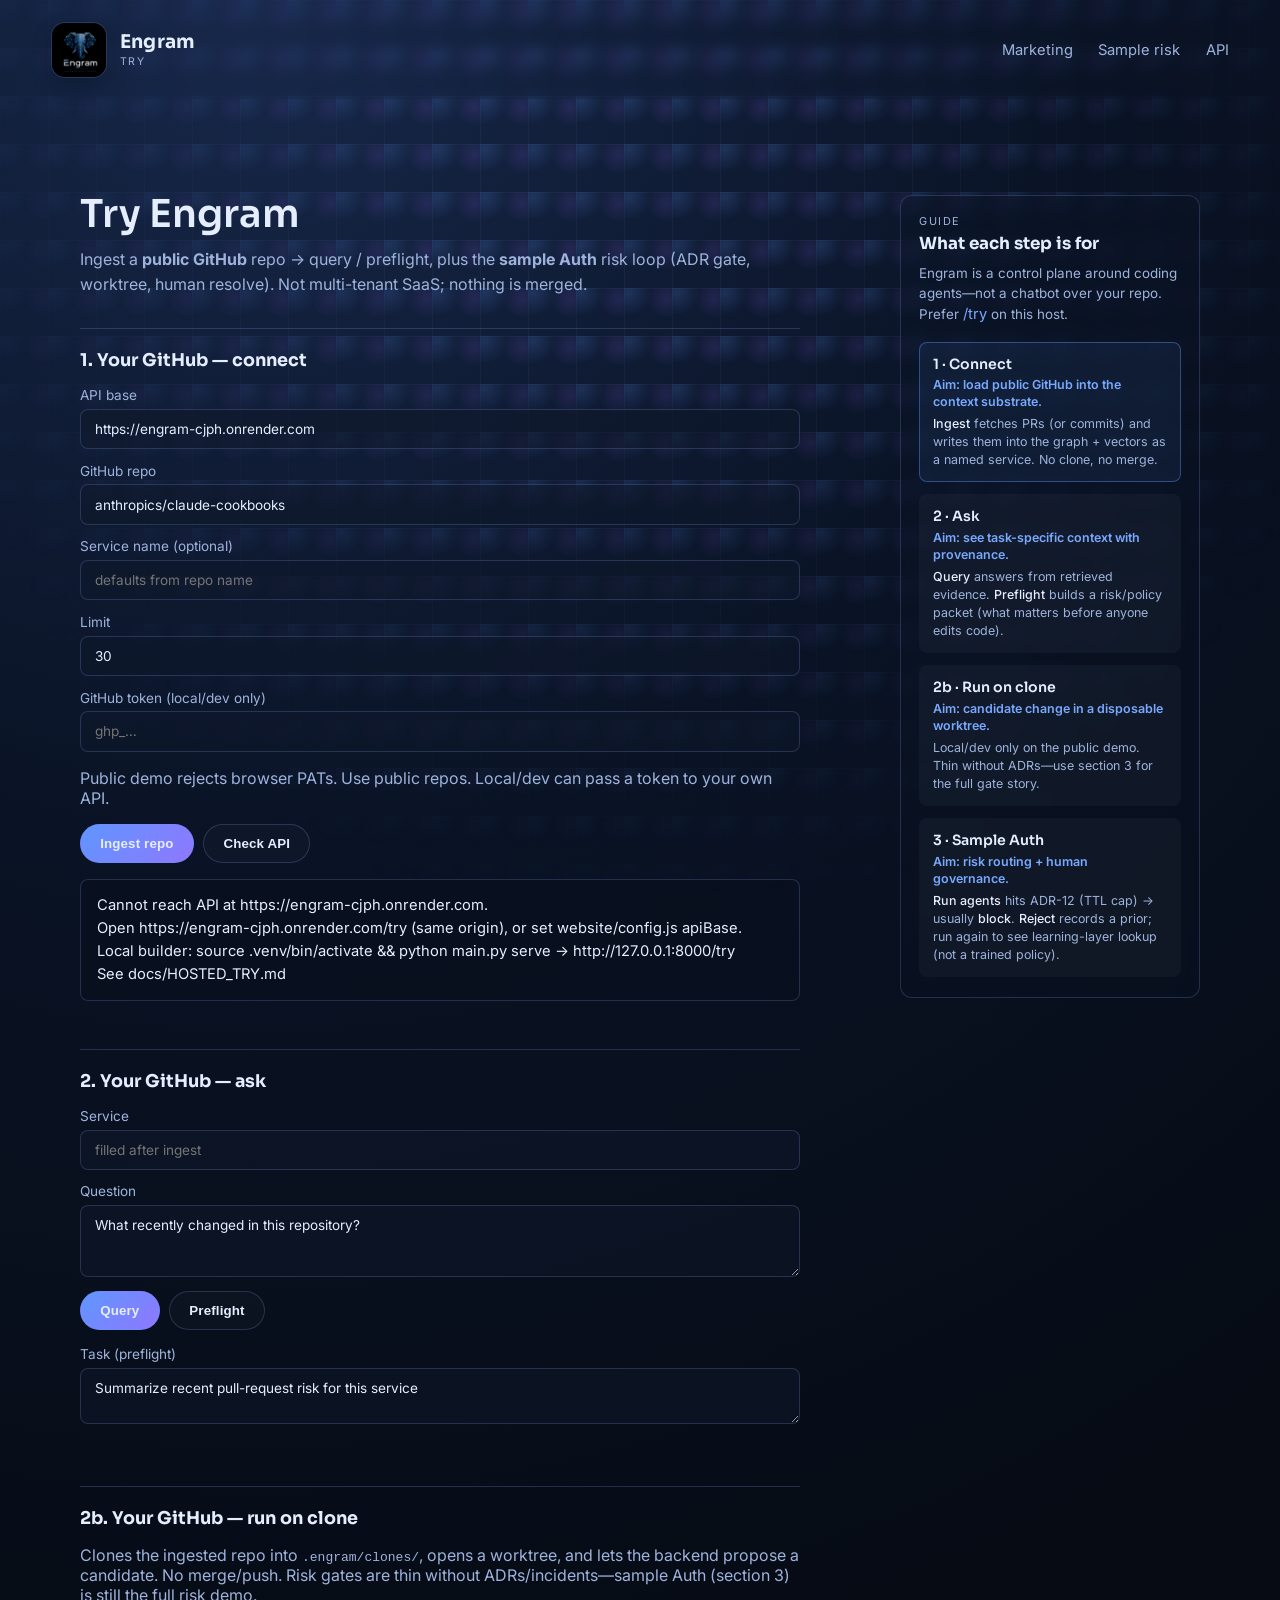
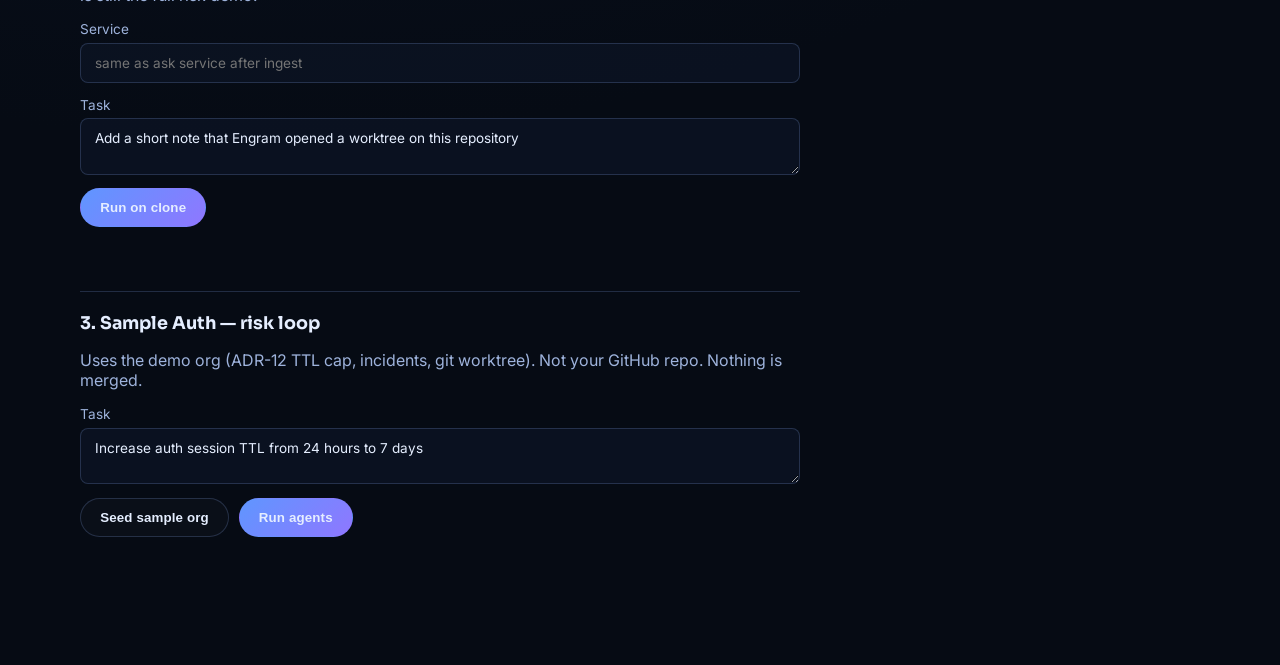
==== commit 5e1f9c1f: "Add Try side guide and point marketing CTAs at Render. Sticky section cards explain ingest/query/pre" ====
--- a/website/try.html
+++ b/website/try.html
@@ -15,8 +15,8 @@
       href="https://fonts.googleapis.com/css2?family=Inter:wght@400;500;600;700&family=Sora:wght@500;600;700&display=swap"
       rel="stylesheet"
     />
-    <link rel="stylesheet" href="./styles.css?v=20260902-mkt2" />
-    <link rel="stylesheet" href="./try.css?v=20260903-1" />
+    <link rel="stylesheet" href="./styles.css?v=20260903-try1" />
+    <link rel="stylesheet" href="./try.css?v=20260903-2" />
   </head>
   <body data-theme="dark">
     <div class="bg-grid"></div>
@@ -38,131 +38,181 @@
       </nav>
     </header>
 
-    <main class="shell try-main">
-      <h1>Try Engram</h1>
-      <p class="try-lead">
-        Ingest a <strong>public GitHub</strong> repo → query / preflight, plus the
-        <strong>sample Auth</strong> risk loop (ADR gate, worktree, human resolve). Not multi-tenant SaaS;
-        nothing is merged.
-      </p>
-      <p id="scopeNote" class="try-note" hidden></p>
-      <div id="hostedBanner" class="try-banner" hidden>
-        <strong>This static page cannot reach a local API.</strong>
-        Use the deployed API Try URL (<code>https://&lt;api-host&gt;/try</code>), or set
-        <code>website/config.js</code> <code>apiBase</code>. Builders: 
-        <code>python main.py serve</code> → <a href="http://127.0.0.1:8000/try">http://127.0.0.1:8000/try</a>.
-        See <code>docs/HOSTED_TRY.md</code>.
+    <main class="shell try-page">
+      <div class="try-layout">
+        <div class="try-flow">
+          <h1>Try Engram</h1>
+          <p class="try-lead">
+            Ingest a <strong>public GitHub</strong> repo → query / preflight, plus the
+            <strong>sample Auth</strong> risk loop (ADR gate, worktree, human resolve). Not multi-tenant SaaS;
+            nothing is merged.
+          </p>
+          <p id="scopeNote" class="try-note" hidden></p>
+          <div id="hostedBanner" class="try-banner" hidden>
+            <strong>Cannot reach the Engram API.</strong>
+            Prefer
+            <a href="https://engram-cjph.onrender.com/try">https://engram-cjph.onrender.com/try</a>
+            (same-origin). If the service is waking up, wait a few seconds and click Check API.
+            Builders: <code>python main.py serve</code> →
+            <a href="http://127.0.0.1:8000/try">http://127.0.0.1:8000/try</a>.
+          </div>
+
+          <section class="try-panel" id="connect" aria-labelledby="connect-title">
+            <h2 id="connect-title">1. Your GitHub — connect</h2>
+            <label>
+              API base
+              <input id="apiBase" type="url" value="" autocomplete="off" />
+            </label>
+            <label>
+              GitHub repo
+              <input
+                id="repo"
+                type="text"
+                placeholder="owner/name or https://github.com/owner/name"
+                value="anthropics/claude-cookbooks"
+                autocomplete="off"
+              />
+            </label>
+            <label>
+              Service name <span class="optional">(optional)</span>
+              <input id="service" type="text" placeholder="defaults from repo name" autocomplete="off" />
+            </label>
+            <label>
+              Limit
+              <input id="limit" type="number" min="1" max="50" value="30" />
+            </label>
+            <label id="tokenWrap">
+              GitHub token <span class="optional">(local/dev only)</span>
+              <input id="token" type="password" placeholder="ghp_…" autocomplete="off" />
+            </label>
+            <p class="try-note">
+              Public demo rejects browser PATs. Use public repos. Local/dev can pass a token to your own API.
+            </p>
+            <div class="try-actions">
+              <button type="button" class="btn btn-primary" id="ingestBtn">Ingest repo</button>
+              <button type="button" class="btn btn-ghost" id="healthBtn">Check API</button>
+            </div>
+            <div id="ingestOut" class="try-out try-out-plain" hidden></div>
+          </section>
+
+          <section class="try-panel" id="ask" aria-labelledby="ask-title">
+            <h2 id="ask-title">2. Your GitHub — ask</h2>
+            <label>
+              Service
+              <input id="askService" type="text" placeholder="filled after ingest" autocomplete="off" />
+            </label>
+            <label>
+              Question
+              <textarea id="question" rows="3">What recently changed in this repository?</textarea>
+            </label>
+            <div class="try-actions">
+              <button type="button" class="btn btn-primary" id="queryBtn">Query</button>
+              <button type="button" class="btn btn-ghost" id="preflightBtn">Preflight</button>
+            </div>
+            <label>
+              Task <span class="optional">(preflight)</span>
+              <textarea id="task" rows="2">Summarize recent pull-request risk for this service</textarea>
+            </label>
+            <div id="askOut" class="try-out" hidden></div>
+          </section>
+
+          <section class="try-panel" id="clone-run" aria-labelledby="clone-title">
+            <h2 id="clone-title">2b. Your GitHub — run on clone</h2>
+            <p class="try-note">
+              Clones the ingested repo into <code>.engram/clones/</code>, opens a worktree, and lets the backend
+              propose a candidate. No merge/push. Risk gates are thin without ADRs/incidents—sample Auth (section 3)
+              is still the full risk demo.
+            </p>
+            <label>
+              Service
+              <input id="cloneService" type="text" placeholder="same as ask service after ingest" autocomplete="off" />
+            </label>
+            <label>
+              Task
+              <textarea id="cloneTask" rows="2">Add a short note that Engram opened a worktree on this repository</textarea>
+            </label>
+            <div class="try-actions">
+              <button type="button" class="btn btn-primary" id="cloneRunBtn">Run on clone</button>
+            </div>
+            <div id="cloneOut" class="try-out" hidden></div>
+          </section>
+
+          <section class="try-panel" id="risk" aria-labelledby="risk-title">
+            <h2 id="risk-title">3. Sample Auth — risk loop</h2>
+            <p class="try-note">
+              Uses the demo org (ADR-12 TTL cap, incidents, git worktree). Not your GitHub repo. Nothing is merged.
+            </p>
+            <label>
+              Task
+              <textarea id="riskTask" rows="2">Increase auth session TTL from 24 hours to 7 days</textarea>
+            </label>
+            <div class="try-actions">
+              <button type="button" class="btn btn-ghost" id="seedBtn">Seed sample org</button>
+              <button type="button" class="btn btn-primary" id="runBtn">Run agents</button>
+            </div>
+            <div id="runOut" class="try-out" hidden></div>
+            <div class="try-resolve" id="resolveBox" hidden>
+              <label>
+                Resolve note
+                <input id="resolveNote" type="text" value="ADR-12 stands" autocomplete="off" />
+              </label>
+              <div class="try-actions">
+                <button type="button" class="btn btn-primary" id="rejectBtn">Reject</button>
+                <button type="button" class="btn btn-ghost" id="approveBtn">Approve (record only)</button>
+              </div>
+              <p class="try-note">Approve does not merge. Reject so the next run can surface this prior.</p>
+            </div>
+            <div id="resolveOut" class="try-out try-out-plain" hidden></div>
+          </section>
+        </div>
+
+        <aside class="try-guide" aria-label="What each section means">
+          <p class="try-guide-kicker">Guide</p>
+          <h2>What each step is for</h2>
+          <p class="try-guide-intro">
+            Engram is a control plane around coding agents—not a chatbot over your repo. Prefer
+            <a href="https://engram-cjph.onrender.com/try">/try</a> on this host.
+          </p>
+
+          <a class="try-guide-card" href="#connect" data-guide-for="connect">
+            <strong>1 · Connect</strong>
+            <span class="aim">Aim: load public GitHub into the context substrate.</span>
+            <span
+              ><em>Ingest</em> fetches PRs (or commits) and writes them into the graph + vectors as a
+              named service. No clone, no merge.</span
+            >
+          </a>
+
+          <a class="try-guide-card" href="#ask" data-guide-for="ask">
+            <strong>2 · Ask</strong>
+            <span class="aim">Aim: see task-specific context with provenance.</span>
+            <span
+              ><em>Query</em> answers from retrieved evidence. <em>Preflight</em> builds a risk/policy
+              packet (what matters before anyone edits code).</span
+            >
+          </a>
+
+          <a class="try-guide-card" href="#clone-run" data-guide-for="clone-run" id="guideClone">
+            <strong>2b · Run on clone</strong>
+            <span class="aim">Aim: candidate change in a disposable worktree.</span>
+            <span
+              >Local/dev only on the public demo. Thin without ADRs—use section 3 for the full gate
+              story.</span
+            >
+          </a>
+
+          <a class="try-guide-card" href="#risk" data-guide-for="risk">
+            <strong>3 · Sample Auth</strong>
+            <span class="aim">Aim: risk routing + human governance.</span>
+            <span
+              ><em>Run agents</em> hits ADR-12 (TTL cap) → usually <em>block</em>. <em>Reject</em>
+              records a prior; run again to see learning-layer lookup (not a trained policy).</span
+            >
+          </a>
+        </aside>
       </div>
-
-      <section class="try-panel" aria-labelledby="connect-title">
-        <h2 id="connect-title">1. Your GitHub — connect</h2>
-        <label>
-          API base
-          <input id="apiBase" type="url" value="" autocomplete="off" />
-        </label>
-        <label>
-          GitHub repo
-          <input
-            id="repo"
-            type="text"
-            placeholder="owner/name or https://github.com/owner/name"
-            value="anthropics/claude-cookbooks"
-            autocomplete="off"
-          />
-        </label>
-        <label>
-          Service name <span class="optional">(optional)</span>
-          <input id="service" type="text" placeholder="defaults from repo name" autocomplete="off" />
-        </label>
-        <label>
-          Limit
-          <input id="limit" type="number" min="1" max="50" value="30" />
-        </label>
-        <label id="tokenWrap">
-          GitHub token <span class="optional">(local/dev only)</span>
-          <input id="token" type="password" placeholder="ghp_…" autocomplete="off" />
-        </label>
-        <p class="try-note">
-          Public demo rejects browser PATs. Use public repos. Local/dev can pass a token to your own API.
-        </p>
-        <div class="try-actions">
-          <button type="button" class="btn btn-primary" id="ingestBtn">Ingest repo</button>
-          <button type="button" class="btn btn-ghost" id="healthBtn">Check API</button>
-        </div>
-        <div id="ingestOut" class="try-out try-out-plain" hidden></div>
-      </section>
-
-      <section class="try-panel" aria-labelledby="ask-title">
-        <h2 id="ask-title">2. Your GitHub — ask</h2>
-        <label>
-          Service
-          <input id="askService" type="text" placeholder="filled after ingest" autocomplete="off" />
-        </label>
-        <label>
-          Question
-          <textarea id="question" rows="3">What recently changed in this repository?</textarea>
-        </label>
-        <div class="try-actions">
-          <button type="button" class="btn btn-primary" id="queryBtn">Query</button>
-          <button type="button" class="btn btn-ghost" id="preflightBtn">Preflight</button>
-        </div>
-        <label>
-          Task <span class="optional">(preflight)</span>
-          <textarea id="task" rows="2">Summarize recent pull-request risk for this service</textarea>
-        </label>
-        <div id="askOut" class="try-out" hidden></div>
-      </section>
-
-      <section class="try-panel" id="clone-run" aria-labelledby="clone-title">
-        <h2 id="clone-title">2b. Your GitHub — run on clone</h2>
-        <p class="try-note">
-          Clones the ingested repo into <code>.engram/clones/</code>, opens a worktree, and lets the backend
-          propose a candidate. No merge/push. Risk gates are thin without ADRs/incidents—sample Auth (section 3)
-          is still the full risk demo.
-        </p>
-        <label>
-          Service
-          <input id="cloneService" type="text" placeholder="same as ask service after ingest" autocomplete="off" />
-        </label>
-        <label>
-          Task
-          <textarea id="cloneTask" rows="2">Add a short note that Engram opened a worktree on this repository</textarea>
-        </label>
-        <div class="try-actions">
-          <button type="button" class="btn btn-primary" id="cloneRunBtn">Run on clone</button>
-        </div>
-        <div id="cloneOut" class="try-out" hidden></div>
-      </section>
-
-      <section class="try-panel" id="risk" aria-labelledby="risk-title">
-        <h2 id="risk-title">3. Sample Auth — risk loop</h2>
-        <p class="try-note">
-          Uses the demo org (ADR-12 TTL cap, incidents, git worktree). Not your GitHub repo. Nothing is merged.
-        </p>
-        <label>
-          Task
-          <textarea id="riskTask" rows="2">Increase auth session TTL from 24 hours to 7 days</textarea>
-        </label>
-        <div class="try-actions">
-          <button type="button" class="btn btn-ghost" id="seedBtn">Seed sample org</button>
-          <button type="button" class="btn btn-primary" id="runBtn">Run agents</button>
-        </div>
-        <div id="runOut" class="try-out" hidden></div>
-        <div class="try-resolve" id="resolveBox" hidden>
-          <label>
-            Resolve note
-            <input id="resolveNote" type="text" value="ADR-12 stands" autocomplete="off" />
-          </label>
-          <div class="try-actions">
-            <button type="button" class="btn btn-primary" id="rejectBtn">Reject</button>
-            <button type="button" class="btn btn-ghost" id="approveBtn">Approve (record only)</button>
-          </div>
-          <p class="try-note">Approve does not merge. Reject so the next run can surface this prior.</p>
-        </div>
-        <div id="resolveOut" class="try-out try-out-plain" hidden></div>
-      </section>
     </main>
-    <script src="./config.js?v=20260903-1"></script>
-    <script src="./try.js?v=20260903-1"></script>
+    <script src="./config.js?v=20260903-2"></script>
+    <script src="./try.js?v=20260903-2"></script>
   </body>
 </html>
--- a/website/styles.css
+++ b/website/styles.css
@@ -228,6 +228,25 @@
   color: var(--text);
 }
 
+.nav-try {
+  color: var(--text);
+  font-weight: 600;
+  padding: 0.42rem 0.95rem;
+  border-radius: 999px;
+  border: 1px solid rgba(95, 150, 255, 0.5);
+  background: linear-gradient(135deg, rgba(95, 150, 255, 0.28), rgba(143, 119, 255, 0.2));
+  box-shadow: 0 0 0 1px rgba(95, 150, 255, 0.12), 0 8px 22px rgba(40, 70, 140, 0.28);
+}
+
+.nav-try:hover {
+  color: var(--text);
+  filter: brightness(1.1);
+}
+
+.nav-actions .nav-try-btn {
+  text-decoration: none;
+}
+
 .btn {
   border-radius: 999px;
   border: 1px solid transparent;
--- a/website/try.css
+++ b/website/try.css
@@ -17,14 +17,26 @@
   font-size: 0.85em;
 }
 
-.try-main {
+.try-page {
   position: relative;
   z-index: 2;
   padding: 6rem 0 4rem;
+  max-width: 1120px;
+}
+
+.try-layout {
+  display: grid;
+  grid-template-columns: minmax(0, 1fr) minmax(240px, 300px);
+  gap: 2rem 2.25rem;
+  align-items: start;
+}
+
+.try-flow {
+  min-width: 0;
   max-width: 720px;
 }
 
-.try-main h1 {
+.try-flow h1 {
   font-family: Sora, Inter, sans-serif;
   font-size: clamp(1.8rem, 4vw, 2.4rem);
   margin: 0 0 0.75rem;
@@ -42,10 +54,96 @@
   line-height: 1.55;
 }
 
+.try-guide {
+  position: sticky;
+  top: 5.5rem;
+  padding: 1.1rem 1.15rem 1.2rem;
+  border: 1px solid var(--border);
+  border-radius: 12px;
+  background: color-mix(in srgb, var(--surface-2) 88%, transparent);
+  backdrop-filter: blur(8px);
+}
+
+.try-guide-kicker {
+  margin: 0 0 0.35rem;
+  font-size: 0.68rem;
+  letter-spacing: 0.14em;
+  text-transform: uppercase;
+  color: var(--muted);
+}
+
+.try-guide h2 {
+  font-family: Sora, Inter, sans-serif;
+  font-size: 1.05rem;
+  margin: 0 0 0.55rem;
+}
+
+.try-guide-intro {
+  margin: 0 0 1rem;
+  font-size: 0.84rem;
+  line-height: 1.5;
+  color: var(--muted);
+}
+
+.try-guide-intro a {
+  color: var(--accent);
+}
+
+.try-guide-card {
+  display: grid;
+  gap: 0.28rem;
+  margin: 0 0 0.75rem;
+  padding: 0.75rem 0.8rem;
+  border-radius: 8px;
+  border: 1px solid transparent;
+  background: rgba(255, 255, 255, 0.03);
+  color: inherit;
+  text-decoration: none;
+  transition: border-color 0.15s ease, background 0.15s ease;
+}
+
+.try-guide-card:last-child {
+  margin-bottom: 0;
+}
+
+.try-guide-card:hover,
+.try-guide-card.is-active {
+  border-color: rgba(95, 150, 255, 0.4);
+  background: rgba(95, 150, 255, 0.08);
+  color: inherit;
+}
+
+.try-guide-card strong {
+  font-family: Sora, Inter, sans-serif;
+  font-size: 0.88rem;
+  font-weight: 600;
+  color: var(--text);
+}
+
+.try-guide-card .aim {
+  font-size: 0.78rem;
+  font-weight: 600;
+  color: var(--accent);
+  line-height: 1.35;
+}
+
+.try-guide-card span:not(.aim) {
+  font-size: 0.78rem;
+  line-height: 1.45;
+  color: var(--muted);
+}
+
+.try-guide-card em {
+  font-style: normal;
+  color: var(--text);
+  font-weight: 500;
+}
+
 .try-panel {
   margin: 0 0 1.75rem;
   padding: 1.25rem 0;
   border-top: 1px solid var(--border);
+  scroll-margin-top: 5.5rem;
 }
 
 .try-panel h2 {
@@ -177,3 +275,18 @@
   text-decoration: none;
   color: inherit;
 }
+
+@media (max-width: 900px) {
+  .try-layout {
+    grid-template-columns: 1fr;
+  }
+
+  .try-guide {
+    position: static;
+    order: -1;
+  }
+
+  .try-flow {
+    max-width: none;
+  }
+}
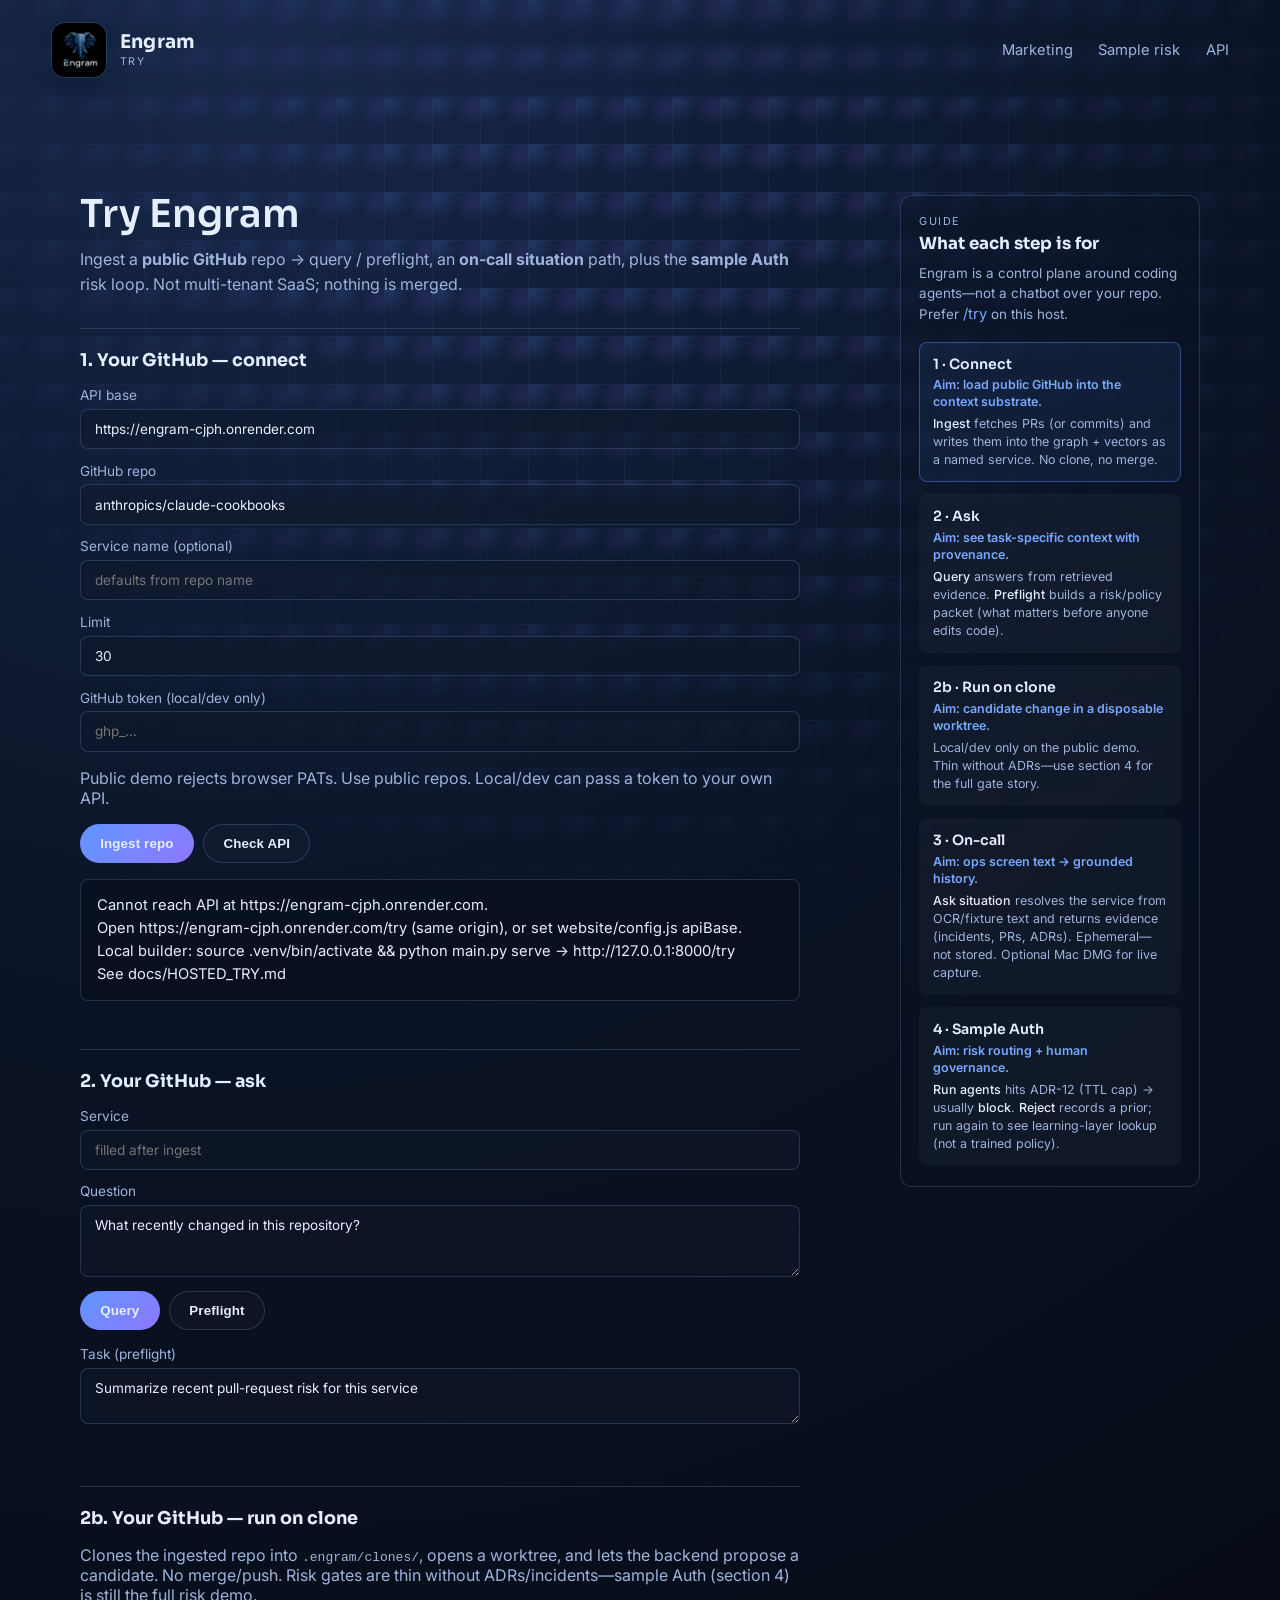
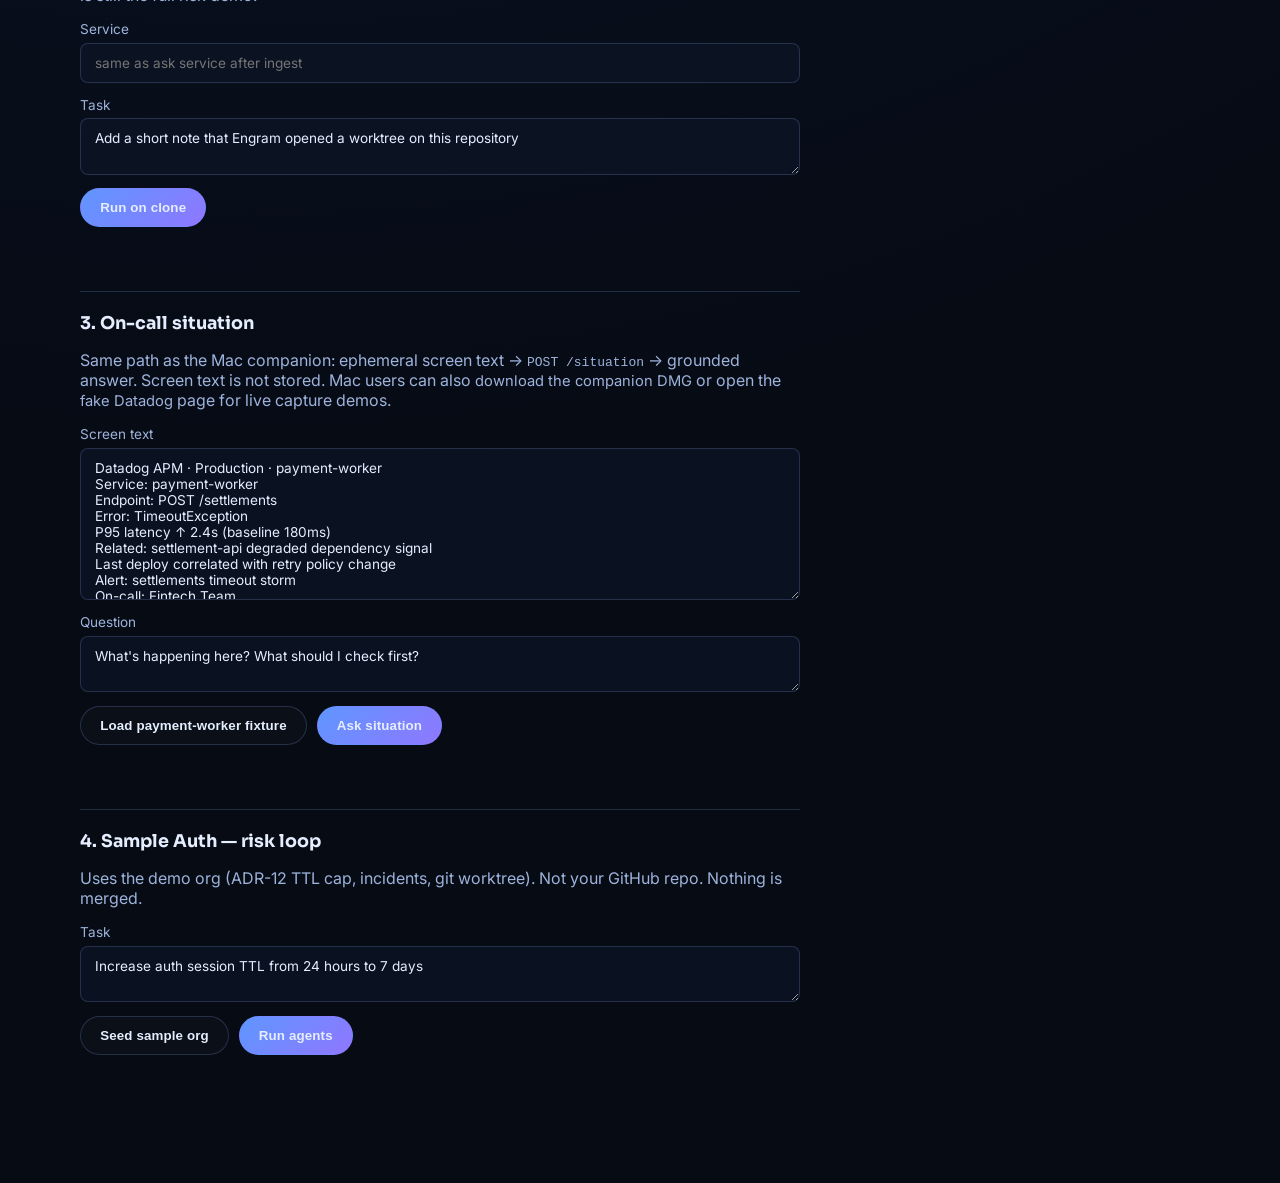
==== commit 0b3a0ff8: "Ship on-call companion, situation API, and recruiter-ready Try demo. Adds ephemeral POST /situation," ====
--- a/website/try.html
+++ b/website/try.html
@@ -6,7 +6,7 @@
     <title>Engram — Try</title>
     <meta
       name="description"
-      content="Try Engram: public GitHub ingest, grounded query/preflight, sample Auth risk loop. Tight demo scope—not multi-tenant SaaS."
+      content="Try Engram: public GitHub ingest, on-call situation, sample Auth risk loop. Tight demo scope—not multi-tenant SaaS."
     />
     <link rel="icon" type="image/png" href="./assets/logo-dark.png" />
     <link rel="preconnect" href="https://fonts.googleapis.com" />
@@ -16,7 +16,7 @@
       rel="stylesheet"
     />
     <link rel="stylesheet" href="./styles.css?v=20260903-try1" />
-    <link rel="stylesheet" href="./try.css?v=20260903-2" />
+    <link rel="stylesheet" href="./try.css?v=20260912-oncall" />
   </head>
   <body data-theme="dark">
     <div class="bg-grid"></div>
@@ -43,9 +43,9 @@
         <div class="try-flow">
           <h1>Try Engram</h1>
           <p class="try-lead">
-            Ingest a <strong>public GitHub</strong> repo → query / preflight, plus the
-            <strong>sample Auth</strong> risk loop (ADR gate, worktree, human resolve). Not multi-tenant SaaS;
-            nothing is merged.
+            Ingest a <strong>public GitHub</strong> repo → query / preflight, an
+            <strong>on-call situation</strong> path, plus the <strong>sample Auth</strong> risk loop.
+            Not multi-tenant SaaS; nothing is merged.
           </p>
           <p id="scopeNote" class="try-note" hidden></p>
           <div id="hostedBanner" class="try-banner" hidden>
@@ -120,7 +120,7 @@
             <h2 id="clone-title">2b. Your GitHub — run on clone</h2>
             <p class="try-note">
               Clones the ingested repo into <code>.engram/clones/</code>, opens a worktree, and lets the backend
-              propose a candidate. No merge/push. Risk gates are thin without ADRs/incidents—sample Auth (section 3)
+              propose a candidate. No merge/push. Risk gates are thin without ADRs/incidents—sample Auth (section 4)
               is still the full risk demo.
             </p>
             <label>
@@ -137,8 +137,32 @@
             <div id="cloneOut" class="try-out" hidden></div>
           </section>
 
+          <section class="try-panel" id="oncall" aria-labelledby="oncall-title">
+            <h2 id="oncall-title">3. On-call situation</h2>
+            <p class="try-note">
+              Same path as the Mac companion: ephemeral screen text → <code>POST /situation</code> → grounded
+              answer. Screen text is not stored. Mac users can also
+              <a href="https://github.com/Surya7612/Engram/releases">download the companion DMG</a>
+              or open the
+              <a href="./fake-datadog.html" target="_blank" rel="noreferrer">fake Datadog</a> page for live capture demos.
+            </p>
+            <label>
+              Screen text
+              <textarea id="situationText" rows="8" autocomplete="off"></textarea>
+            </label>
+            <label>
+              Question
+              <textarea id="situationQuestion" rows="2">What's happening here? What should I check first?</textarea>
+            </label>
+            <div class="try-actions">
+              <button type="button" class="btn btn-ghost" id="situationFixtureBtn">Load payment-worker fixture</button>
+              <button type="button" class="btn btn-primary" id="situationAskBtn">Ask situation</button>
+            </div>
+            <div id="situationOut" class="try-out" hidden></div>
+          </section>
+
           <section class="try-panel" id="risk" aria-labelledby="risk-title">
-            <h2 id="risk-title">3. Sample Auth — risk loop</h2>
+            <h2 id="risk-title">4. Sample Auth — risk loop</h2>
             <p class="try-note">
               Uses the demo org (ADR-12 TTL cap, incidents, git worktree). Not your GitHub repo. Nothing is merged.
             </p>
@@ -196,13 +220,22 @@
             <strong>2b · Run on clone</strong>
             <span class="aim">Aim: candidate change in a disposable worktree.</span>
             <span
-              >Local/dev only on the public demo. Thin without ADRs—use section 3 for the full gate
+              >Local/dev only on the public demo. Thin without ADRs—use section 4 for the full gate
               story.</span
             >
           </a>
 
+          <a class="try-guide-card" href="#oncall" data-guide-for="oncall">
+            <strong>3 · On-call</strong>
+            <span class="aim">Aim: ops screen text → grounded history.</span>
+            <span
+              ><em>Ask situation</em> resolves the service from OCR/fixture text and returns evidence
+              (incidents, PRs, ADRs). Ephemeral—not stored. Optional Mac DMG for live capture.</span
+            >
+          </a>
+
           <a class="try-guide-card" href="#risk" data-guide-for="risk">
-            <strong>3 · Sample Auth</strong>
+            <strong>4 · Sample Auth</strong>
             <span class="aim">Aim: risk routing + human governance.</span>
             <span
               ><em>Run agents</em> hits ADR-12 (TTL cap) → usually <em>block</em>. <em>Reject</em>
@@ -213,6 +246,6 @@
       </div>
     </main>
     <script src="./config.js?v=20260903-2"></script>
-    <script src="./try.js?v=20260903-2"></script>
+    <script src="./try.js?v=20260912-oncall"></script>
   </body>
 </html>
--- a/website/styles.css
+++ b/website/styles.css
@@ -243,10 +243,6 @@
   filter: brightness(1.1);
 }
 
-.nav-actions .nav-try-btn {
-  text-decoration: none;
-}
-
 .btn {
   border-radius: 999px;
   border: 1px solid transparent;
@@ -324,6 +320,20 @@
   align-items: center;
   justify-content: space-between;
   box-shadow: 0 10px 20px rgba(2, 6, 18, 0.3);
+  opacity: 0;
+  pointer-events: none;
+  transform: translateY(-8px);
+  transition: opacity 180ms ease, transform 180ms ease;
+}
+
+.sticky-cta.is-visible {
+  opacity: 1;
+  pointer-events: auto;
+  transform: translateY(0);
+}
+
+.sticky-cta[hidden] {
+  display: none !important;
 }
 
 .sticky-cta p {
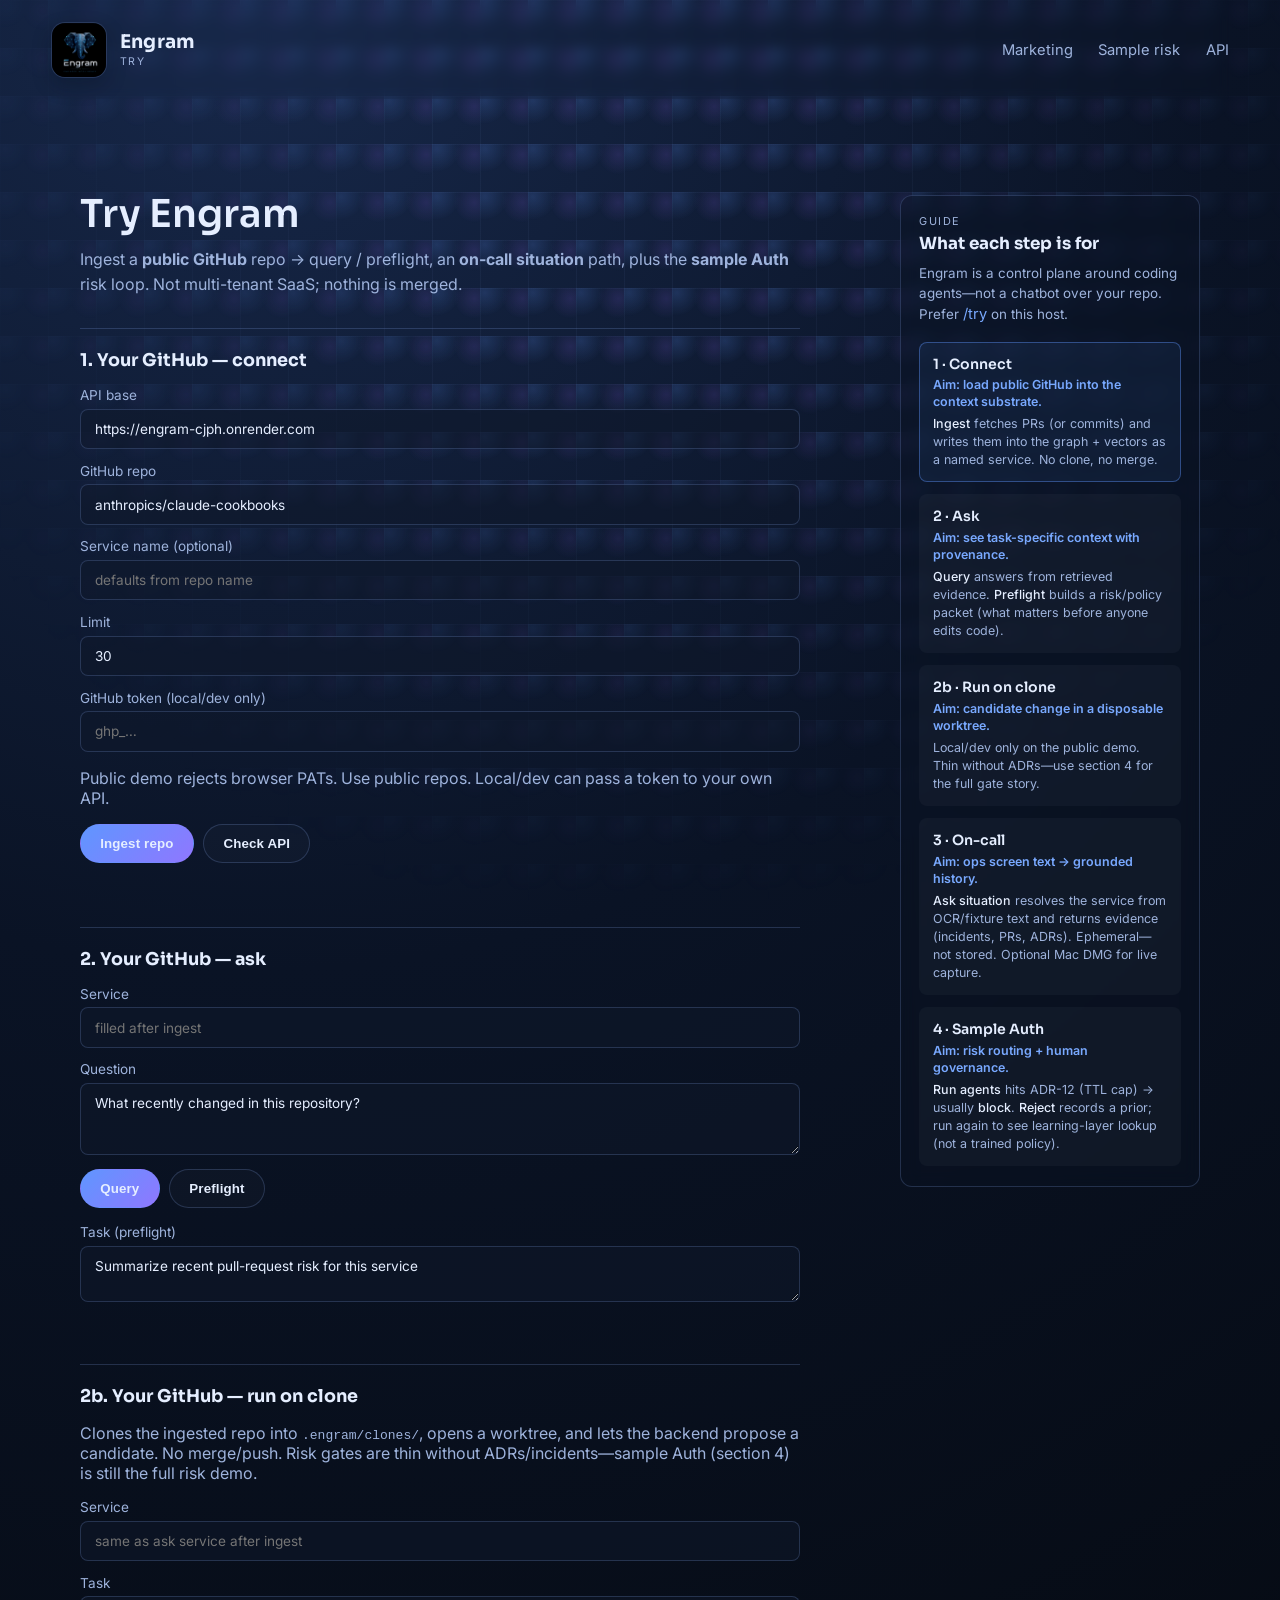
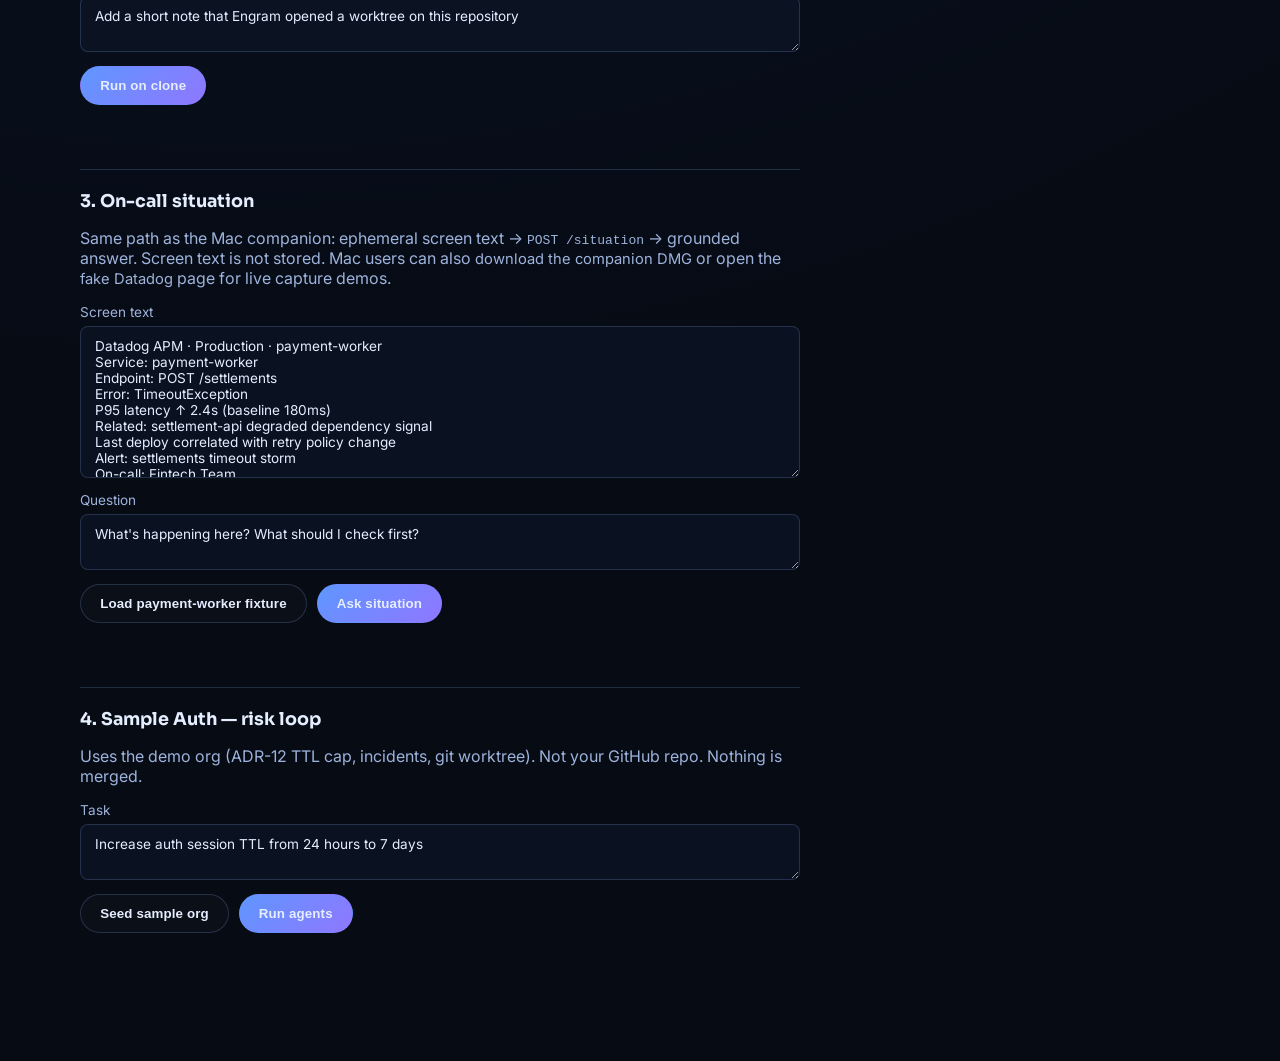
==== commit 21aa9d95: "Fix hosted Try cold starts so Render can bind before seed finishes. Public mode uses hash embeddings" ====
--- a/website/try.html
+++ b/website/try.html
@@ -246,6 +246,6 @@
       </div>
     </main>
     <script src="./config.js?v=20260903-2"></script>
-    <script src="./try.js?v=20260912-oncall"></script>
+    <script src="./try.js?v=20260920-coldstart"></script>
   </body>
 </html>
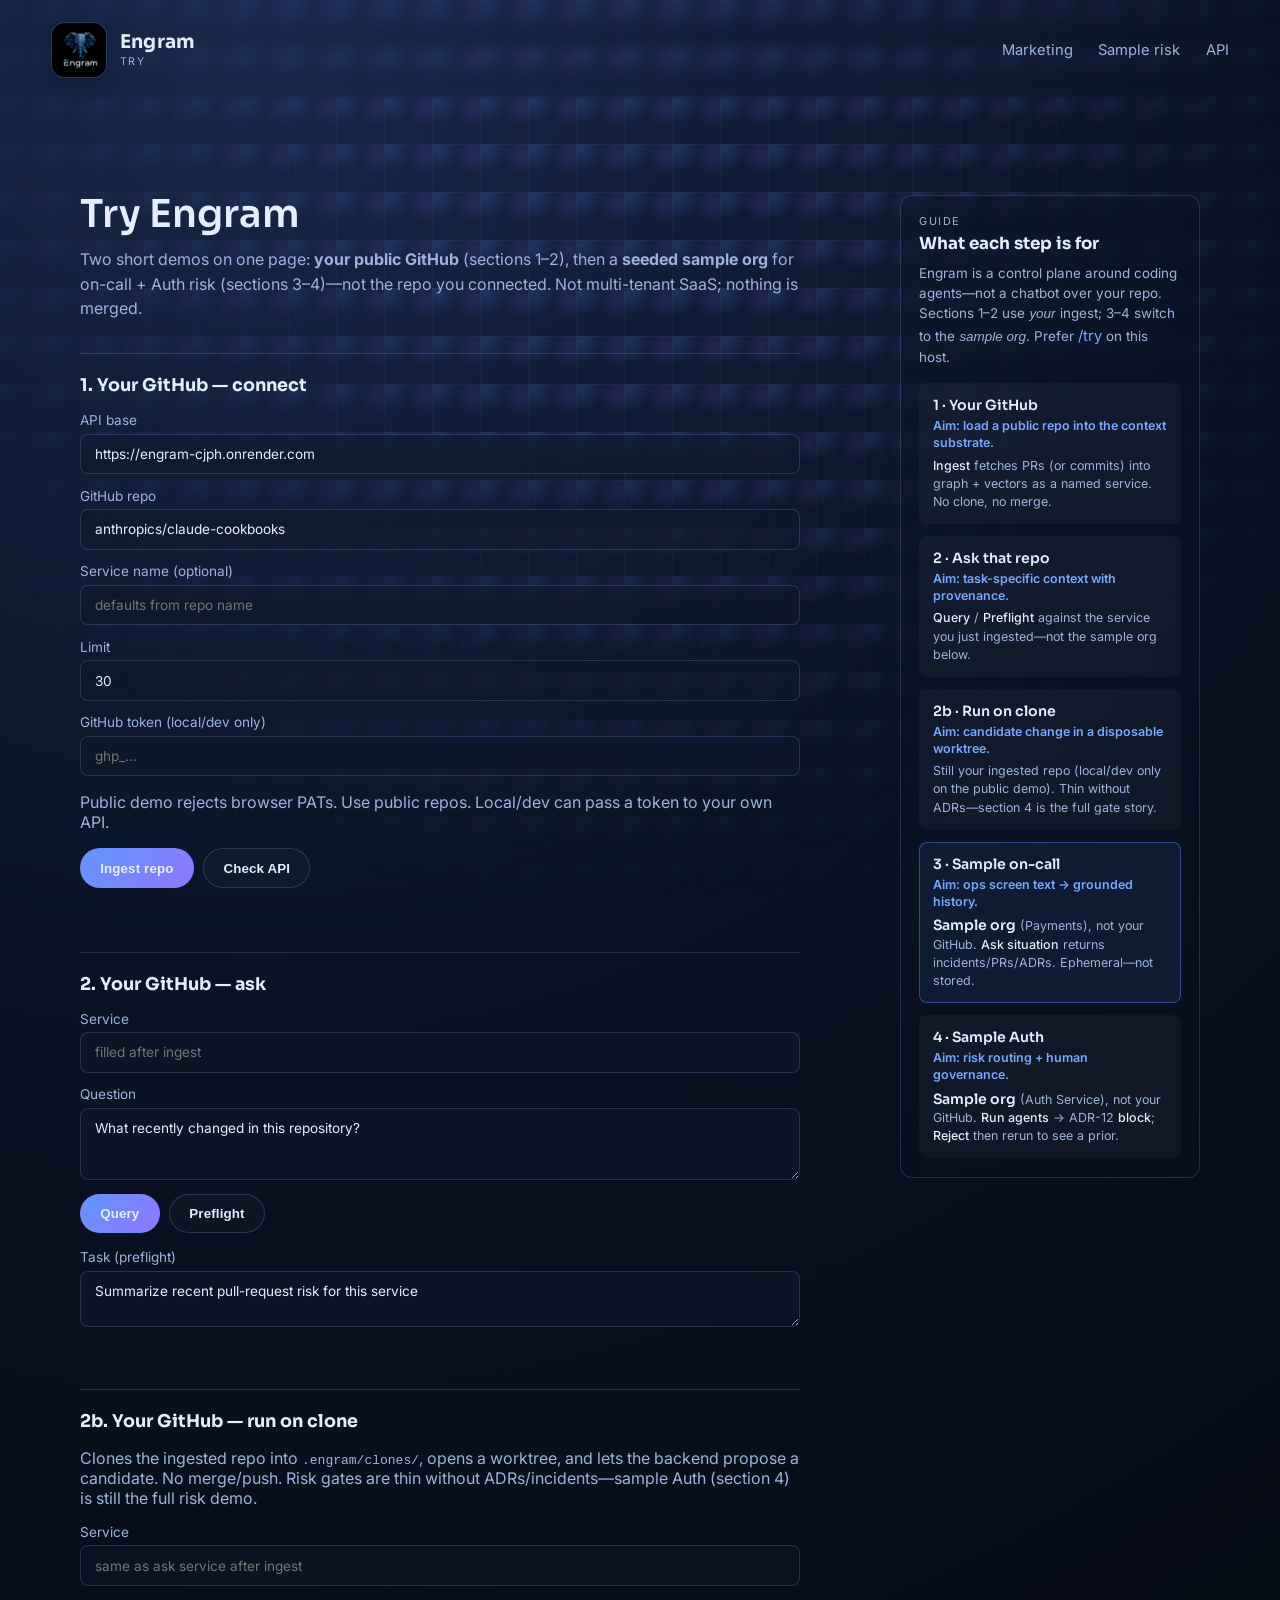
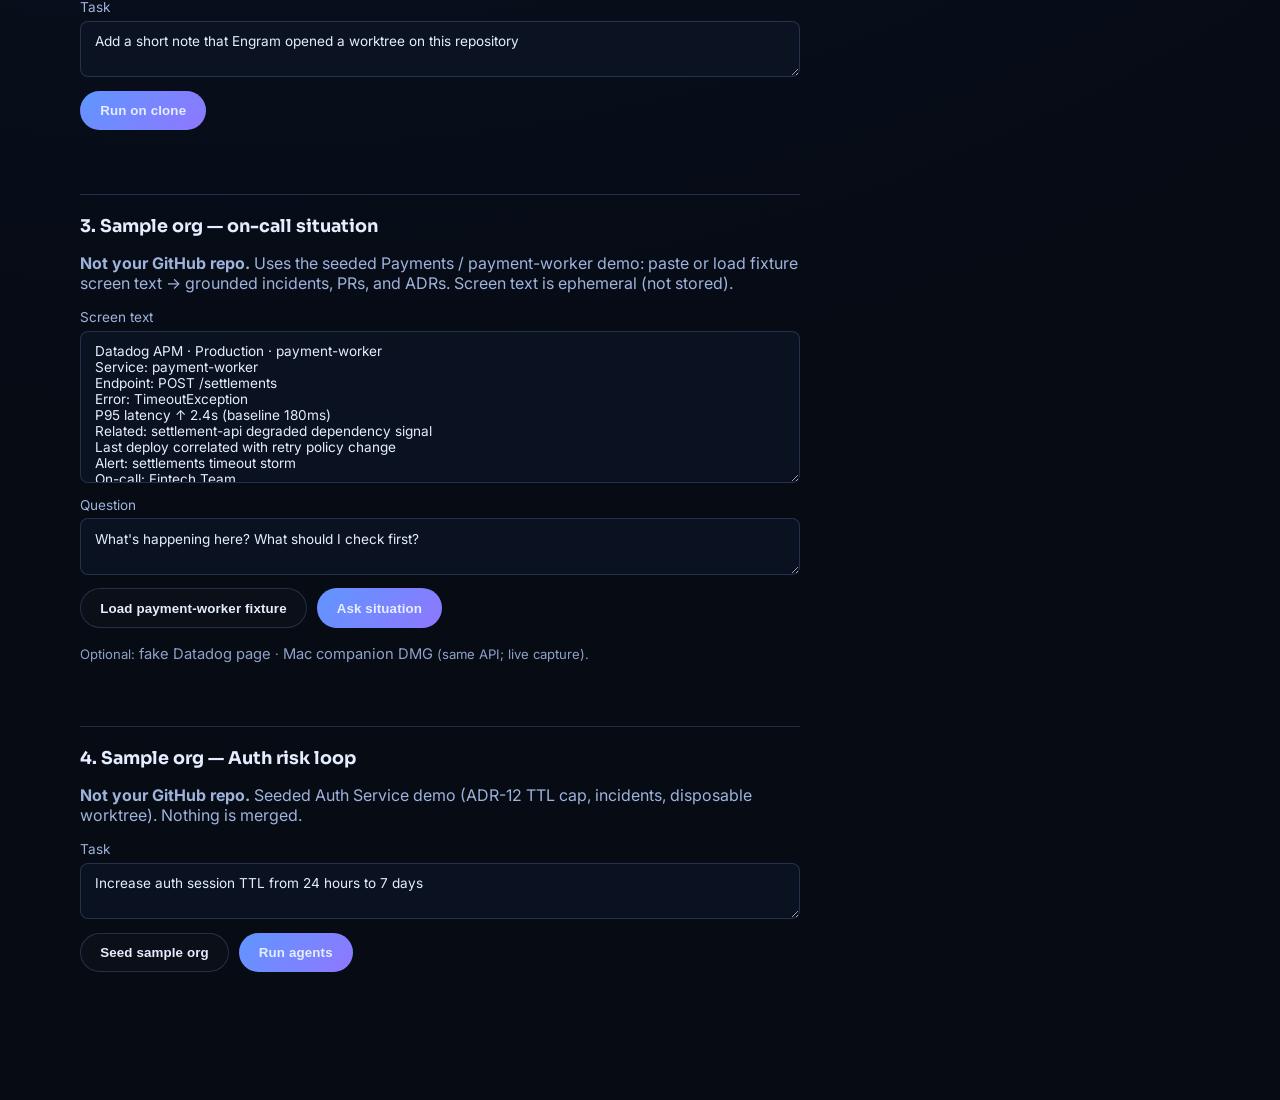
==== commit 6408b37f: "Clarify Try as two demos: your GitHub vs seeded sample org. Move companion/DMG off the main on-call " ====
--- a/website/try.html
+++ b/website/try.html
@@ -6,7 +6,7 @@
     <title>Engram — Try</title>
     <meta
       name="description"
-      content="Try Engram: public GitHub ingest, on-call situation, sample Auth risk loop. Tight demo scope—not multi-tenant SaaS."
+      content="Try Engram: your public GitHub ingest, then a separate sample-org on-call + Auth risk demo. Not multi-tenant SaaS."
     />
     <link rel="icon" type="image/png" href="./assets/logo-dark.png" />
     <link rel="preconnect" href="https://fonts.googleapis.com" />
@@ -16,7 +16,7 @@
       rel="stylesheet"
     />
     <link rel="stylesheet" href="./styles.css?v=20260903-try1" />
-    <link rel="stylesheet" href="./try.css?v=20260912-oncall" />
+    <link rel="stylesheet" href="./try.css?v=20260920-clarify" />
   </head>
   <body data-theme="dark">
     <div class="bg-grid"></div>
@@ -43,8 +43,9 @@
         <div class="try-flow">
           <h1>Try Engram</h1>
           <p class="try-lead">
-            Ingest a <strong>public GitHub</strong> repo → query / preflight, an
-            <strong>on-call situation</strong> path, plus the <strong>sample Auth</strong> risk loop.
+            Two short demos on one page:
+            <strong>your public GitHub</strong> (sections 1–2), then a
+            <strong>seeded sample org</strong> for on-call + Auth risk (sections 3–4)—not the repo you connected.
             Not multi-tenant SaaS; nothing is merged.
           </p>
           <p id="scopeNote" class="try-note" hidden></p>
@@ -138,13 +139,11 @@
           </section>
 
           <section class="try-panel" id="oncall" aria-labelledby="oncall-title">
-            <h2 id="oncall-title">3. On-call situation</h2>
-            <p class="try-note">
-              Same path as the Mac companion: ephemeral screen text → <code>POST /situation</code> → grounded
-              answer. Screen text is not stored. Mac users can also
-              <a href="https://github.com/Surya7612/Engram/releases">download the companion DMG</a>
-              or open the
-              <a href="./fake-datadog.html" target="_blank" rel="noreferrer">fake Datadog</a> page for live capture demos.
+            <h2 id="oncall-title">3. Sample org — on-call situation</h2>
+            <p class="try-note">
+              <strong>Not your GitHub repo.</strong> Uses the seeded Payments / payment-worker demo:
+              paste or load fixture screen text → grounded incidents, PRs, and ADRs. Screen text is
+              ephemeral (not stored).
             </p>
             <label>
               Screen text
@@ -159,12 +158,20 @@
               <button type="button" class="btn btn-primary" id="situationAskBtn">Ask situation</button>
             </div>
             <div id="situationOut" class="try-out" hidden></div>
+            <p class="try-note try-note-quiet">
+              Optional:
+              <a href="./fake-datadog.html" target="_blank" rel="noreferrer">fake Datadog page</a>
+              ·
+              <a href="https://github.com/Surya7612/Engram/releases">Mac companion DMG</a>
+              (same API; live capture).
+            </p>
           </section>
 
           <section class="try-panel" id="risk" aria-labelledby="risk-title">
-            <h2 id="risk-title">4. Sample Auth — risk loop</h2>
-            <p class="try-note">
-              Uses the demo org (ADR-12 TTL cap, incidents, git worktree). Not your GitHub repo. Nothing is merged.
+            <h2 id="risk-title">4. Sample org — Auth risk loop</h2>
+            <p class="try-note">
+              <strong>Not your GitHub repo.</strong> Seeded Auth Service demo (ADR-12 TTL cap, incidents,
+              disposable worktree). Nothing is merged.
             </p>
             <label>
               Task
@@ -194,25 +201,26 @@
           <p class="try-guide-kicker">Guide</p>
           <h2>What each step is for</h2>
           <p class="try-guide-intro">
-            Engram is a control plane around coding agents—not a chatbot over your repo. Prefer
+            Engram is a control plane around coding agents—not a chatbot over your repo. Sections 1–2
+            use <em>your</em> ingest; 3–4 switch to the <em>sample org</em>. Prefer
             <a href="https://engram-cjph.onrender.com/try">/try</a> on this host.
           </p>
 
           <a class="try-guide-card" href="#connect" data-guide-for="connect">
-            <strong>1 · Connect</strong>
-            <span class="aim">Aim: load public GitHub into the context substrate.</span>
-            <span
-              ><em>Ingest</em> fetches PRs (or commits) and writes them into the graph + vectors as a
-              named service. No clone, no merge.</span
+            <strong>1 · Your GitHub</strong>
+            <span class="aim">Aim: load a public repo into the context substrate.</span>
+            <span
+              ><em>Ingest</em> fetches PRs (or commits) into graph + vectors as a named service. No
+              clone, no merge.</span
             >
           </a>
 
           <a class="try-guide-card" href="#ask" data-guide-for="ask">
-            <strong>2 · Ask</strong>
-            <span class="aim">Aim: see task-specific context with provenance.</span>
-            <span
-              ><em>Query</em> answers from retrieved evidence. <em>Preflight</em> builds a risk/policy
-              packet (what matters before anyone edits code).</span
+            <strong>2 · Ask that repo</strong>
+            <span class="aim">Aim: task-specific context with provenance.</span>
+            <span
+              ><em>Query</em> / <em>Preflight</em> against the service you just ingested—not the sample
+              org below.</span
             >
           </a>
 
@@ -220,17 +228,17 @@
             <strong>2b · Run on clone</strong>
             <span class="aim">Aim: candidate change in a disposable worktree.</span>
             <span
-              >Local/dev only on the public demo. Thin without ADRs—use section 4 for the full gate
-              story.</span
+              >Still your ingested repo (local/dev only on the public demo). Thin without ADRs—section 4
+              is the full gate story.</span
             >
           </a>
 
           <a class="try-guide-card" href="#oncall" data-guide-for="oncall">
-            <strong>3 · On-call</strong>
+            <strong>3 · Sample on-call</strong>
             <span class="aim">Aim: ops screen text → grounded history.</span>
             <span
-              ><em>Ask situation</em> resolves the service from OCR/fixture text and returns evidence
-              (incidents, PRs, ADRs). Ephemeral—not stored. Optional Mac DMG for live capture.</span
+              ><strong>Sample org</strong> (Payments), not your GitHub.
+              <em>Ask situation</em> returns incidents/PRs/ADRs. Ephemeral—not stored.</span
             >
           </a>
 
@@ -238,8 +246,8 @@
             <strong>4 · Sample Auth</strong>
             <span class="aim">Aim: risk routing + human governance.</span>
             <span
-              ><em>Run agents</em> hits ADR-12 (TTL cap) → usually <em>block</em>. <em>Reject</em>
-              records a prior; run again to see learning-layer lookup (not a trained policy).</span
+              ><strong>Sample org</strong> (Auth Service), not your GitHub.
+              <em>Run agents</em> → ADR-12 <em>block</em>; <em>Reject</em> then rerun to see a prior.</span
             >
           </a>
         </aside>
--- a/website/try.css
+++ b/website/try.css
@@ -47,6 +47,13 @@
 .try-note,
 .optional {
   color: var(--muted);
+}
+
+.try-note-quiet {
+  margin-top: 0.85rem;
+  font-size: 0.82rem;
+  line-height: 1.45;
+  opacity: 0.9;
 }
 
 .try-lead {
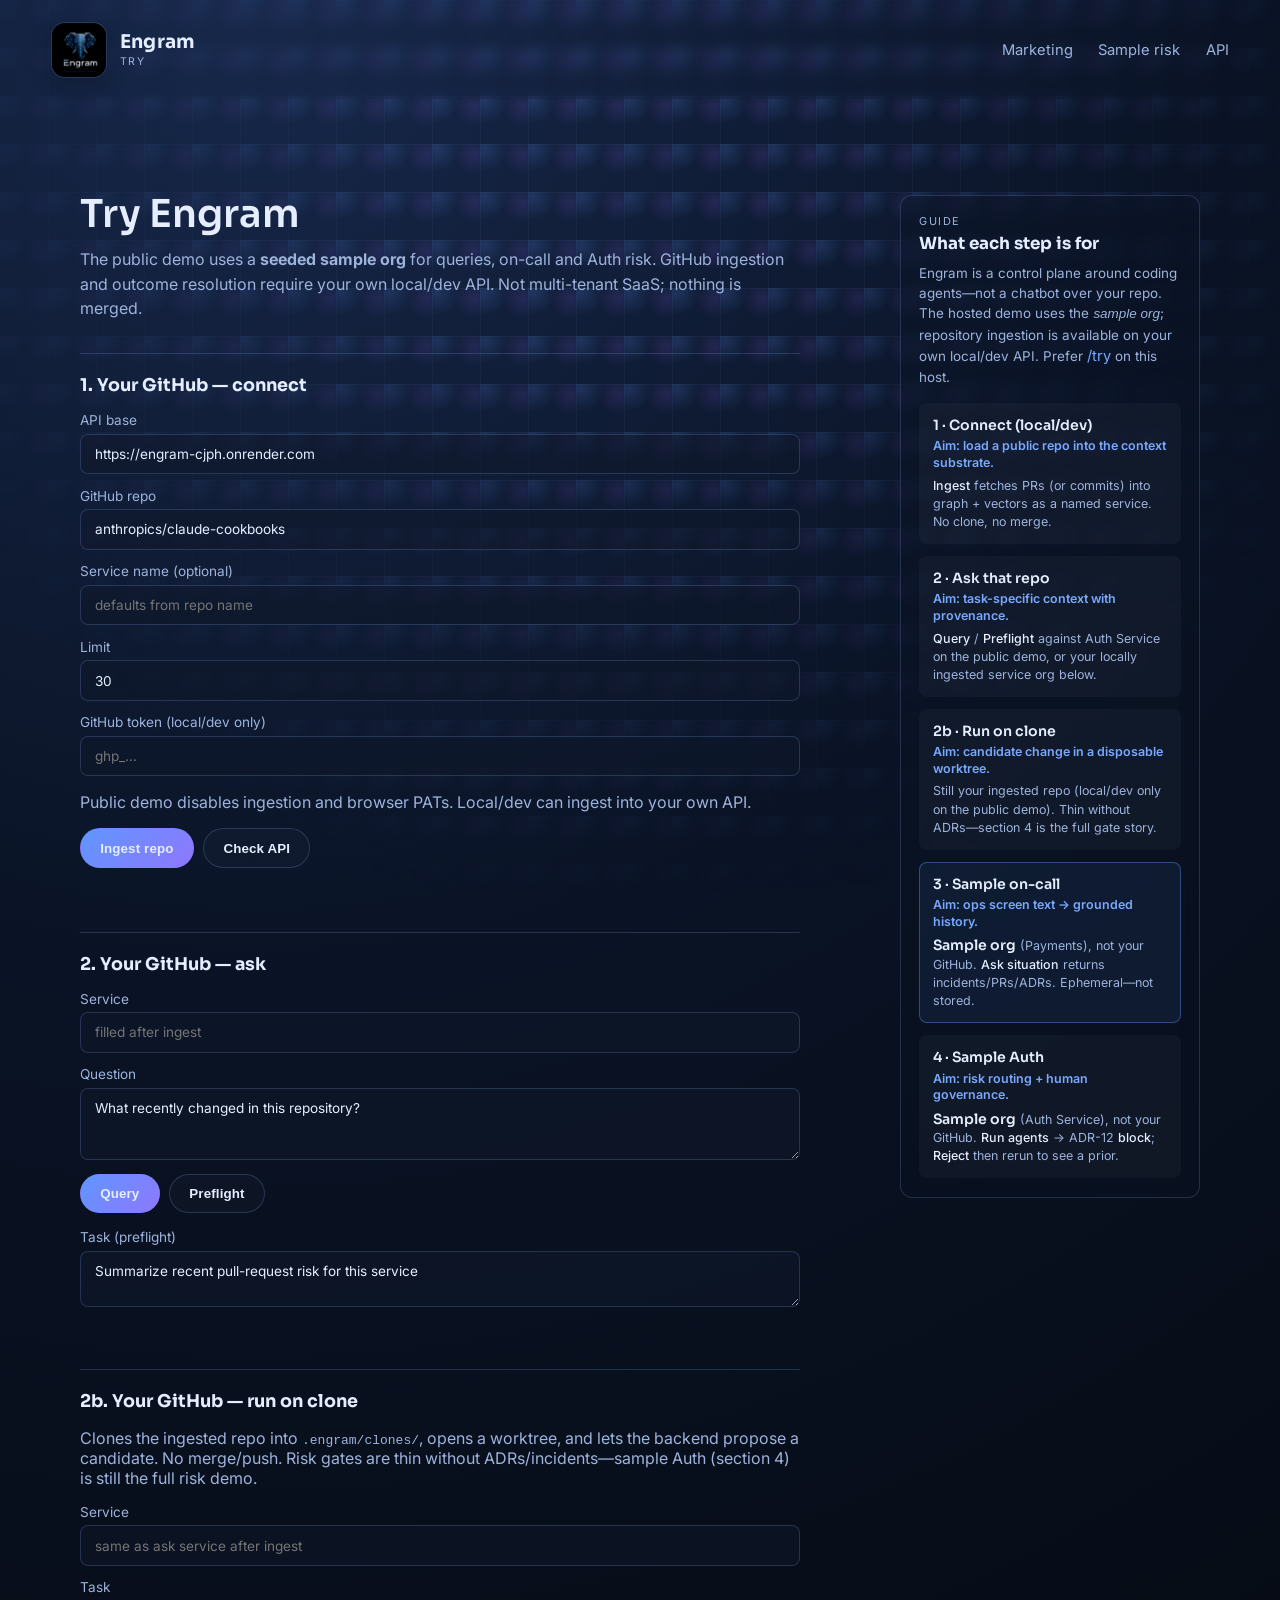
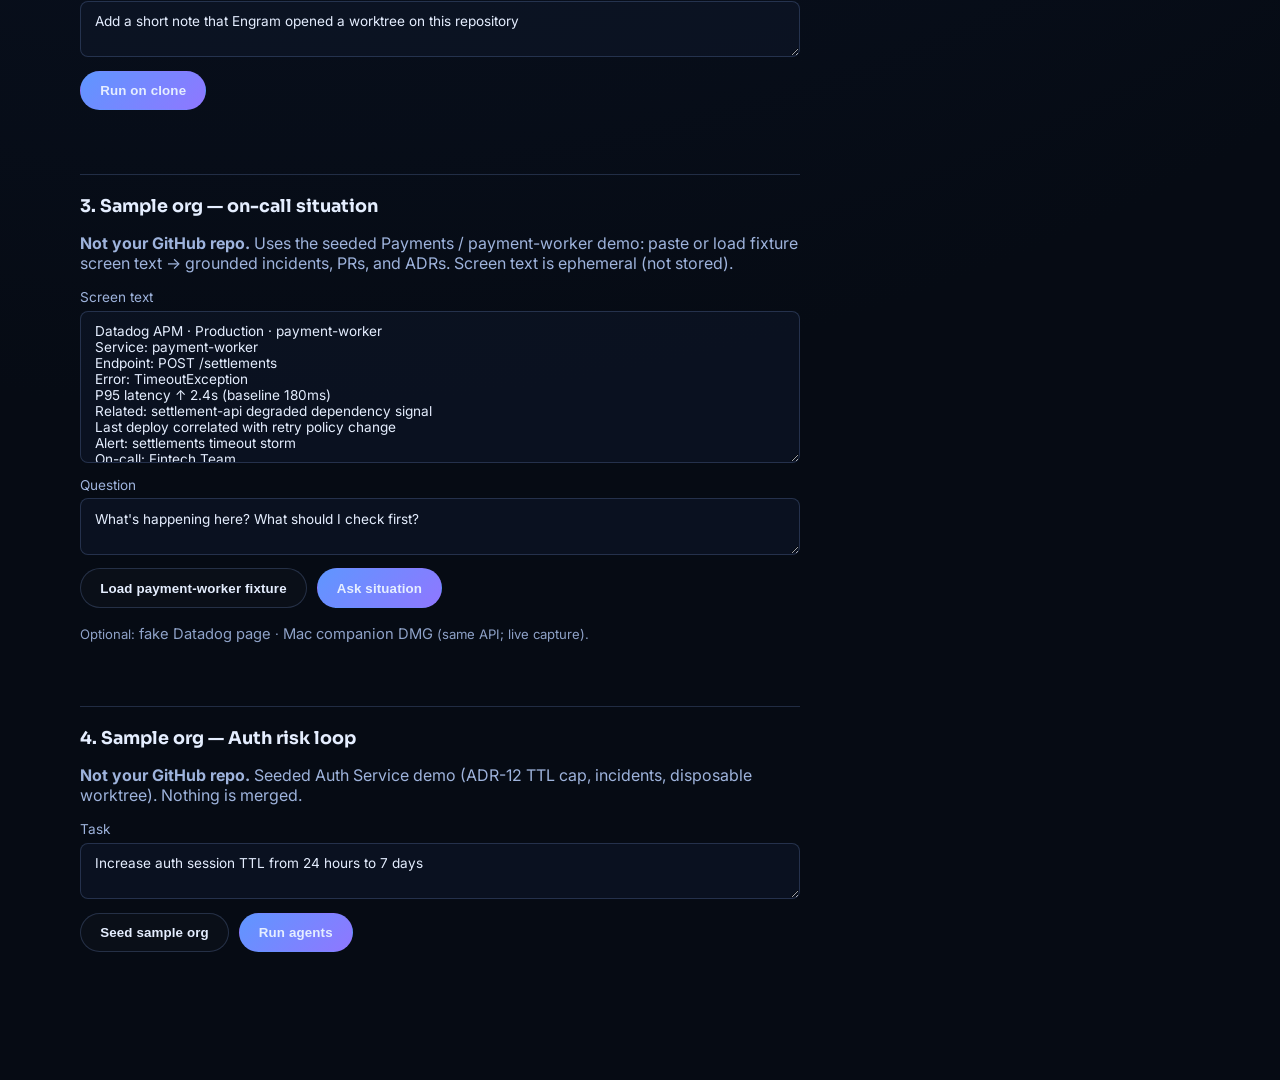
==== commit 592ca478: "Close public demo clone and persistent prompt injection paths" ====
--- a/website/try.html
+++ b/website/try.html
@@ -6,7 +6,7 @@
     <title>Engram — Try</title>
     <meta
       name="description"
-      content="Try Engram: your public GitHub ingest, then a separate sample-org on-call + Auth risk demo. Not multi-tenant SaaS."
+      content="Try Engram: seeded sample-org query, on-call and Auth risk demo. Not multi-tenant SaaS."
     />
     <link rel="icon" type="image/png" href="./assets/logo-dark.png" />
     <link rel="preconnect" href="https://fonts.googleapis.com" />
@@ -43,9 +43,8 @@
         <div class="try-flow">
           <h1>Try Engram</h1>
           <p class="try-lead">
-            Two short demos on one page:
-            <strong>your public GitHub</strong> (sections 1–2), then a
-            <strong>seeded sample org</strong> for on-call + Auth risk (sections 3–4)—not the repo you connected.
+            The public demo uses a <strong>seeded sample org</strong> for queries, on-call and Auth risk.
+            GitHub ingestion and outcome resolution require your own local/dev API.
             Not multi-tenant SaaS; nothing is merged.
           </p>
           <p id="scopeNote" class="try-note" hidden></p>
@@ -87,7 +86,7 @@
               <input id="token" type="password" placeholder="ghp_…" autocomplete="off" />
             </label>
             <p class="try-note">
-              Public demo rejects browser PATs. Use public repos. Local/dev can pass a token to your own API.
+              Public demo disables ingestion and browser PATs. Local/dev can ingest into your own API.
             </p>
             <div class="try-actions">
               <button type="button" class="btn btn-primary" id="ingestBtn">Ingest repo</button>
@@ -201,13 +200,13 @@
           <p class="try-guide-kicker">Guide</p>
           <h2>What each step is for</h2>
           <p class="try-guide-intro">
-            Engram is a control plane around coding agents—not a chatbot over your repo. Sections 1–2
-            use <em>your</em> ingest; 3–4 switch to the <em>sample org</em>. Prefer
+            Engram is a control plane around coding agents—not a chatbot over your repo. The hosted demo uses the <em>sample org</em>;
+            repository ingestion is available on your own local/dev API. Prefer
             <a href="https://engram-cjph.onrender.com/try">/try</a> on this host.
           </p>
 
           <a class="try-guide-card" href="#connect" data-guide-for="connect">
-            <strong>1 · Your GitHub</strong>
+            <strong>1 · Connect (local/dev)</strong>
             <span class="aim">Aim: load a public repo into the context substrate.</span>
             <span
               ><em>Ingest</em> fetches PRs (or commits) into graph + vectors as a named service. No
@@ -219,7 +218,7 @@
             <strong>2 · Ask that repo</strong>
             <span class="aim">Aim: task-specific context with provenance.</span>
             <span
-              ><em>Query</em> / <em>Preflight</em> against the service you just ingested—not the sample
+              ><em>Query</em> / <em>Preflight</em> against Auth Service on the public demo, or your locally ingested service
               org below.</span
             >
           </a>
@@ -254,6 +253,6 @@
       </div>
     </main>
     <script src="./config.js?v=20260903-2"></script>
-    <script src="./try.js?v=20260920-coldstart"></script>
+    <script src="./try.js?v=20261105-security"></script>
   </body>
 </html>
